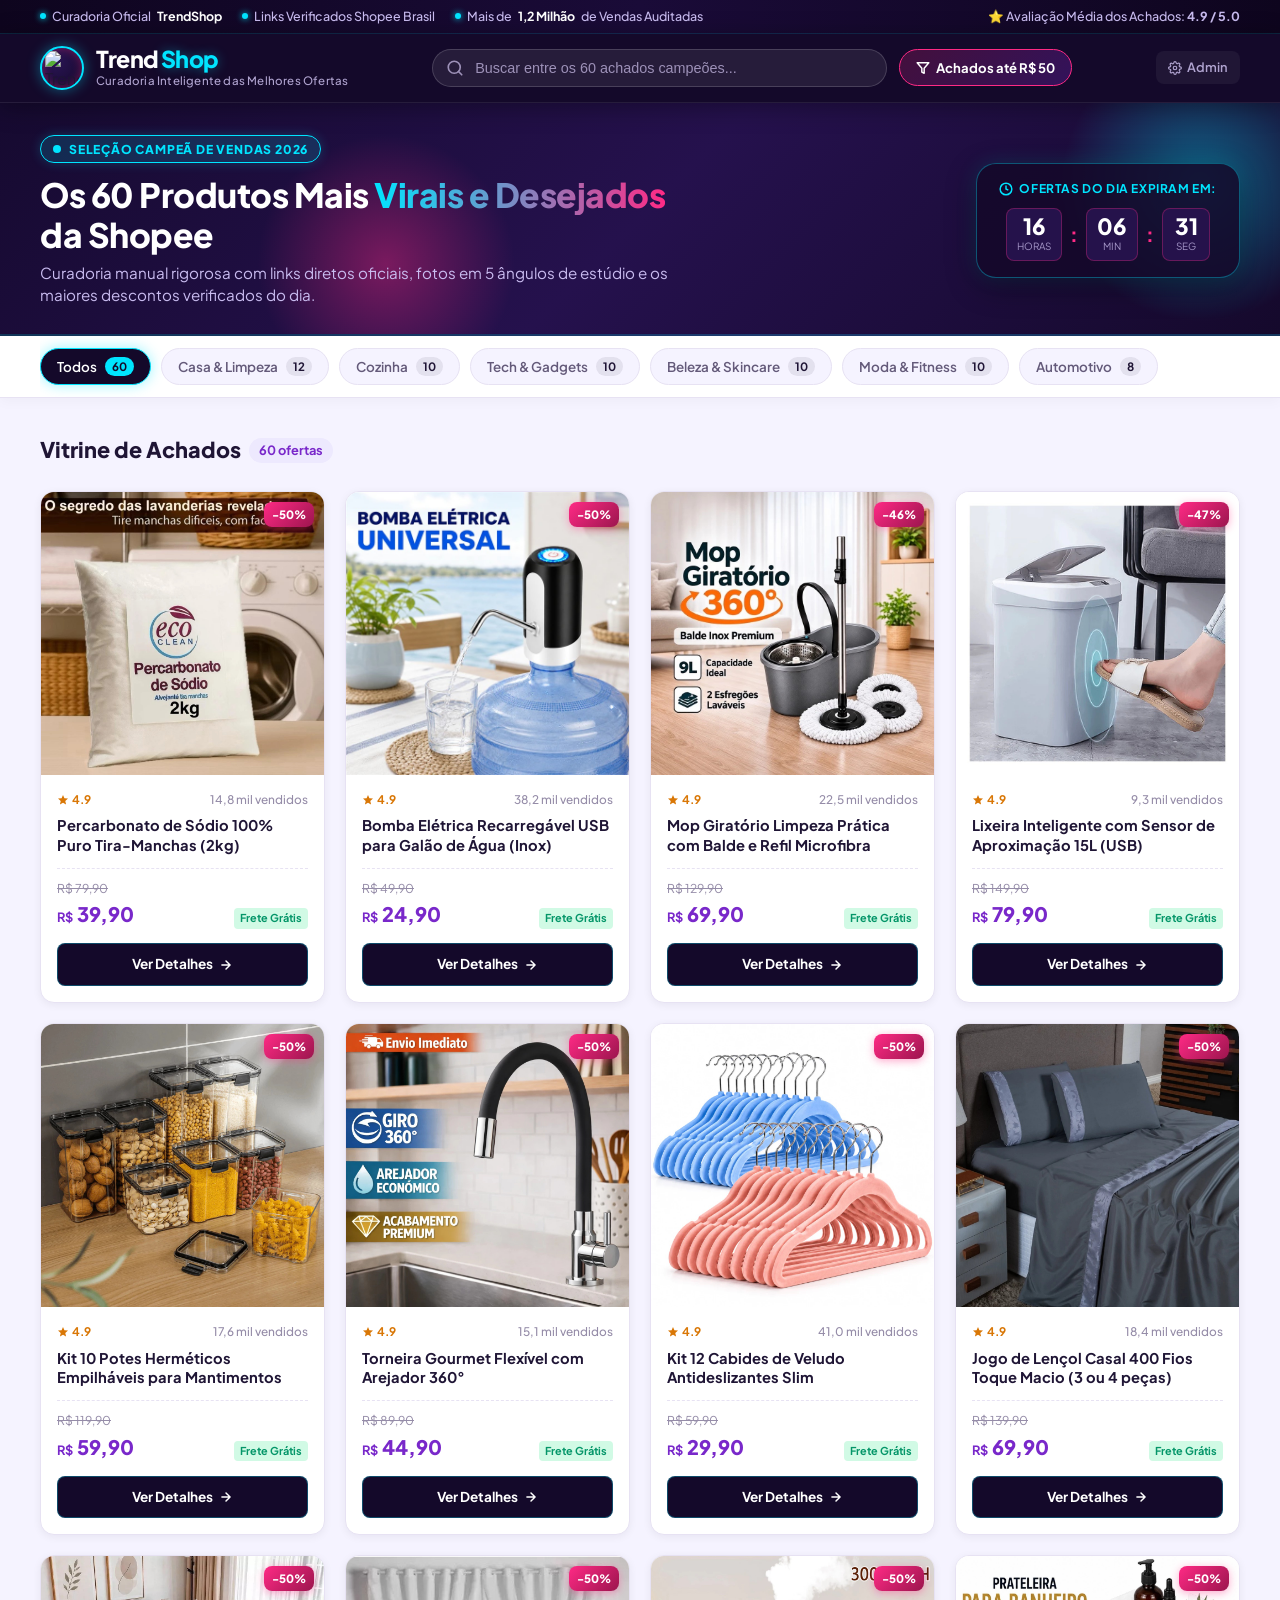
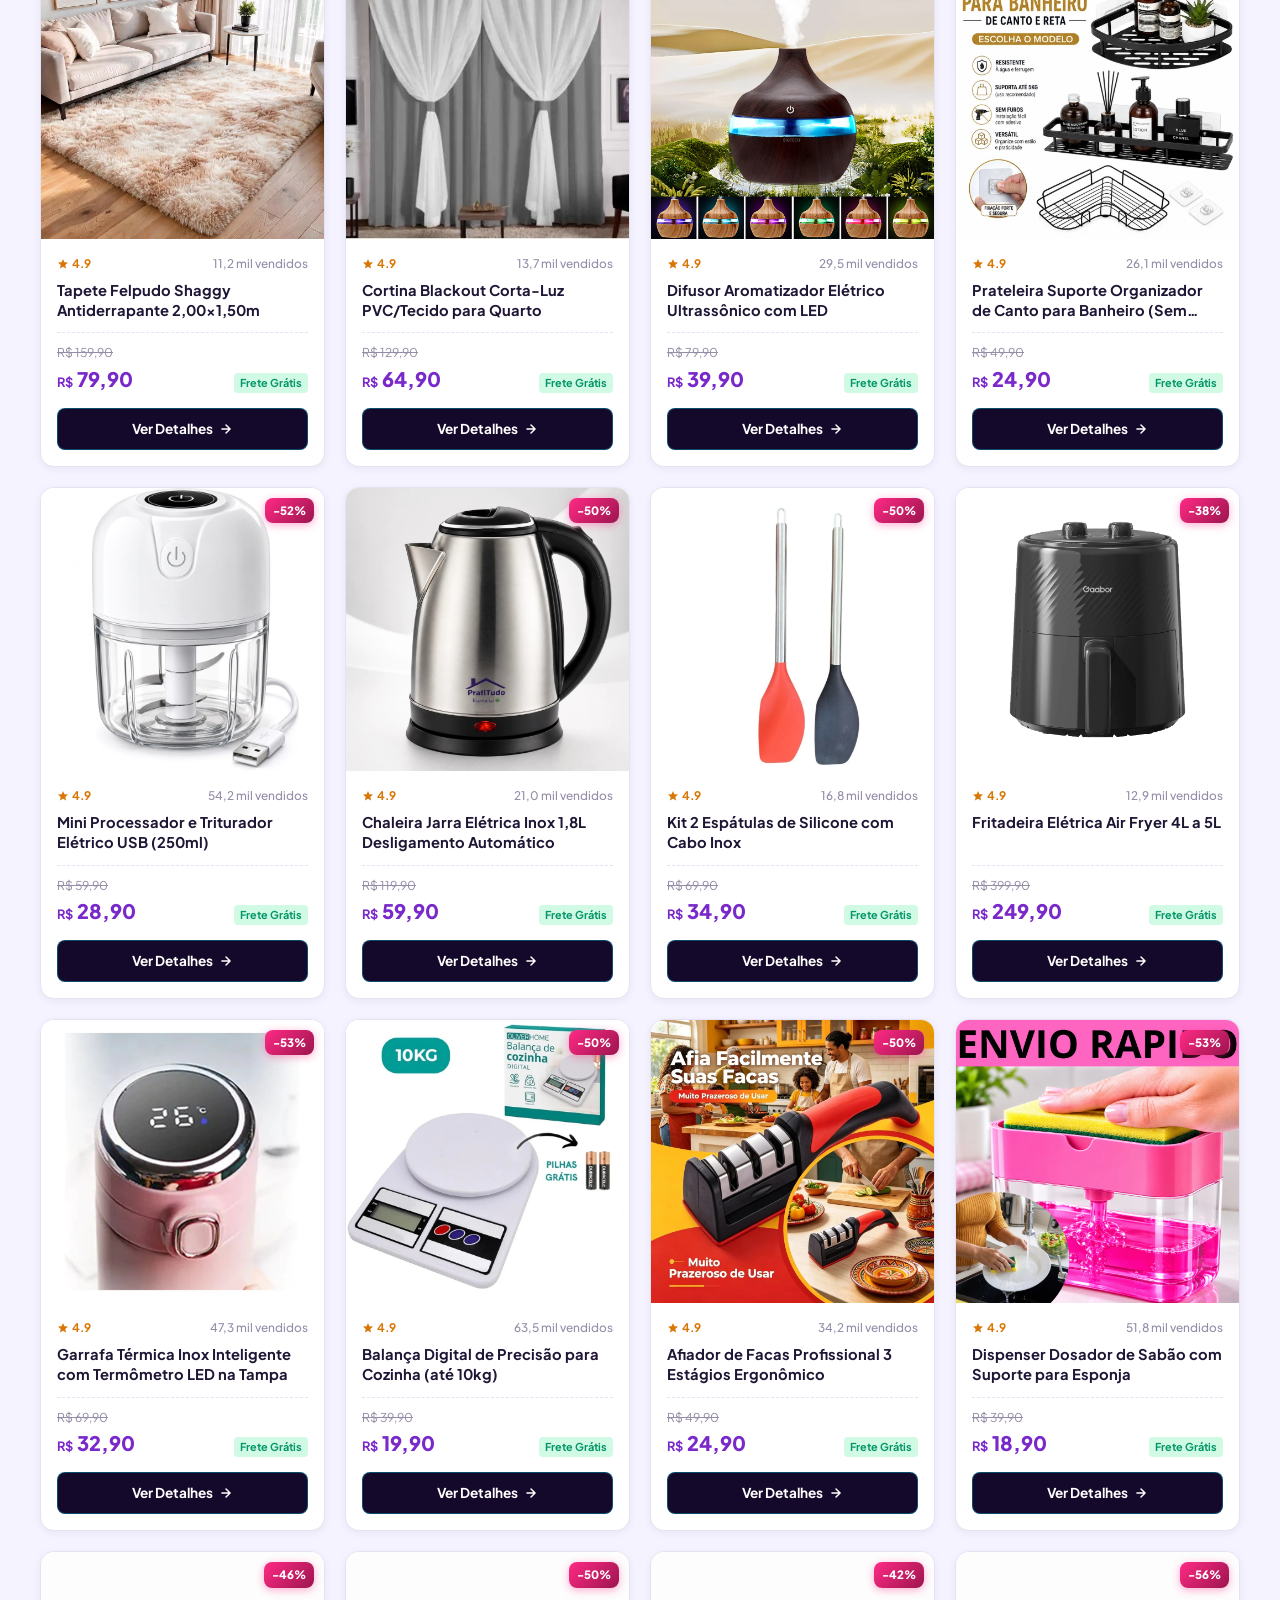
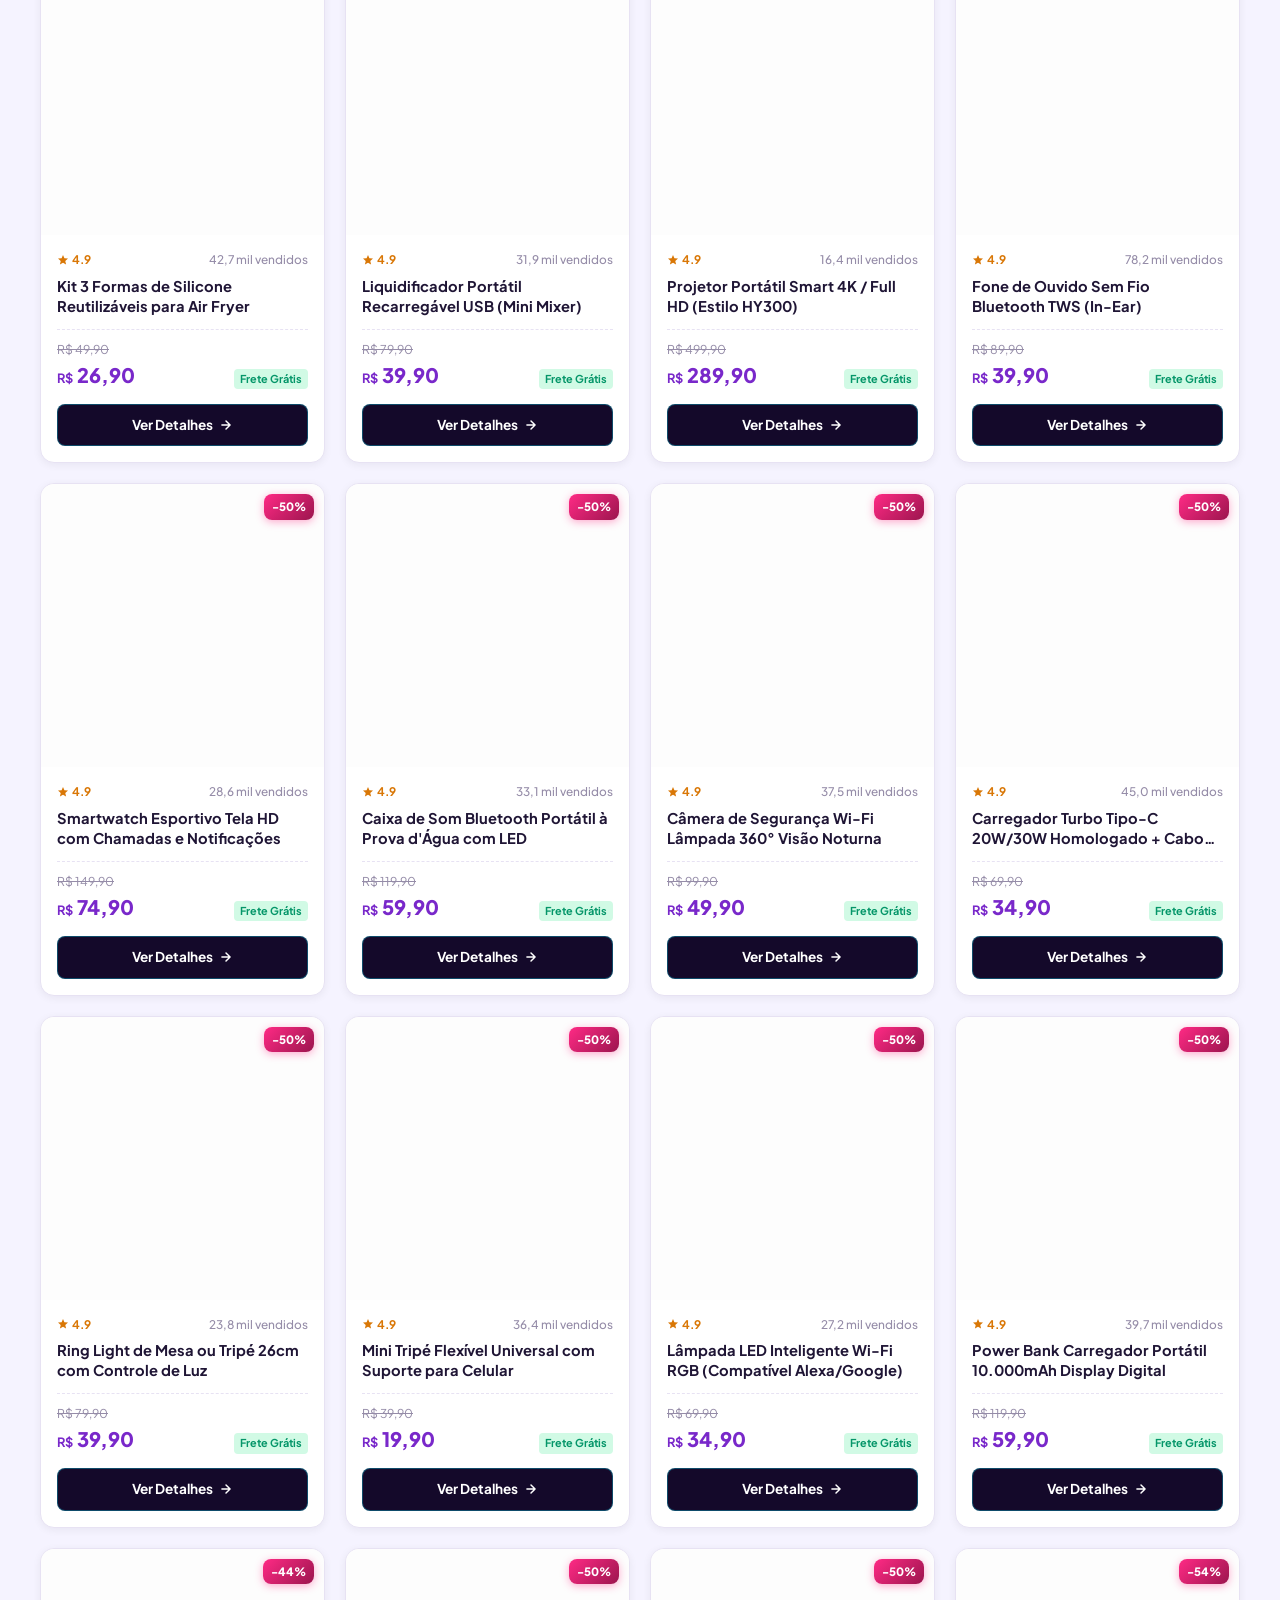
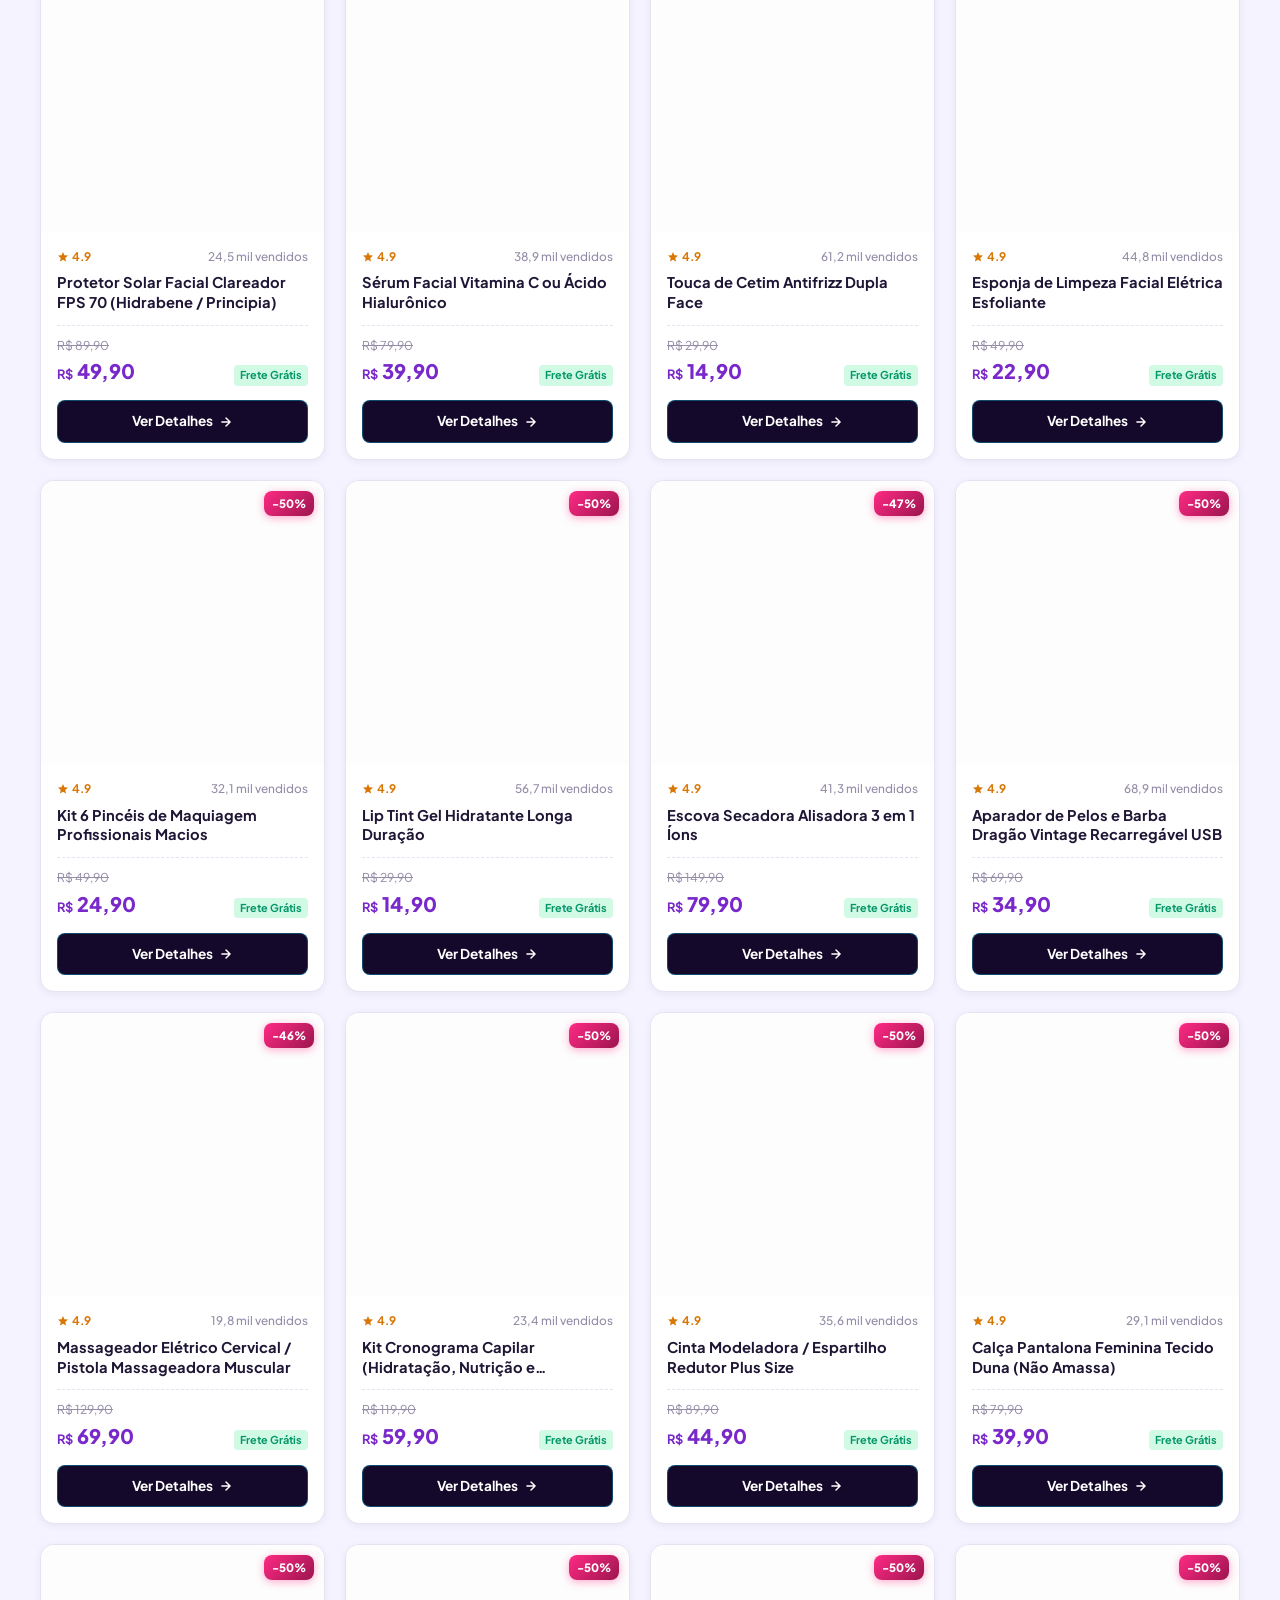
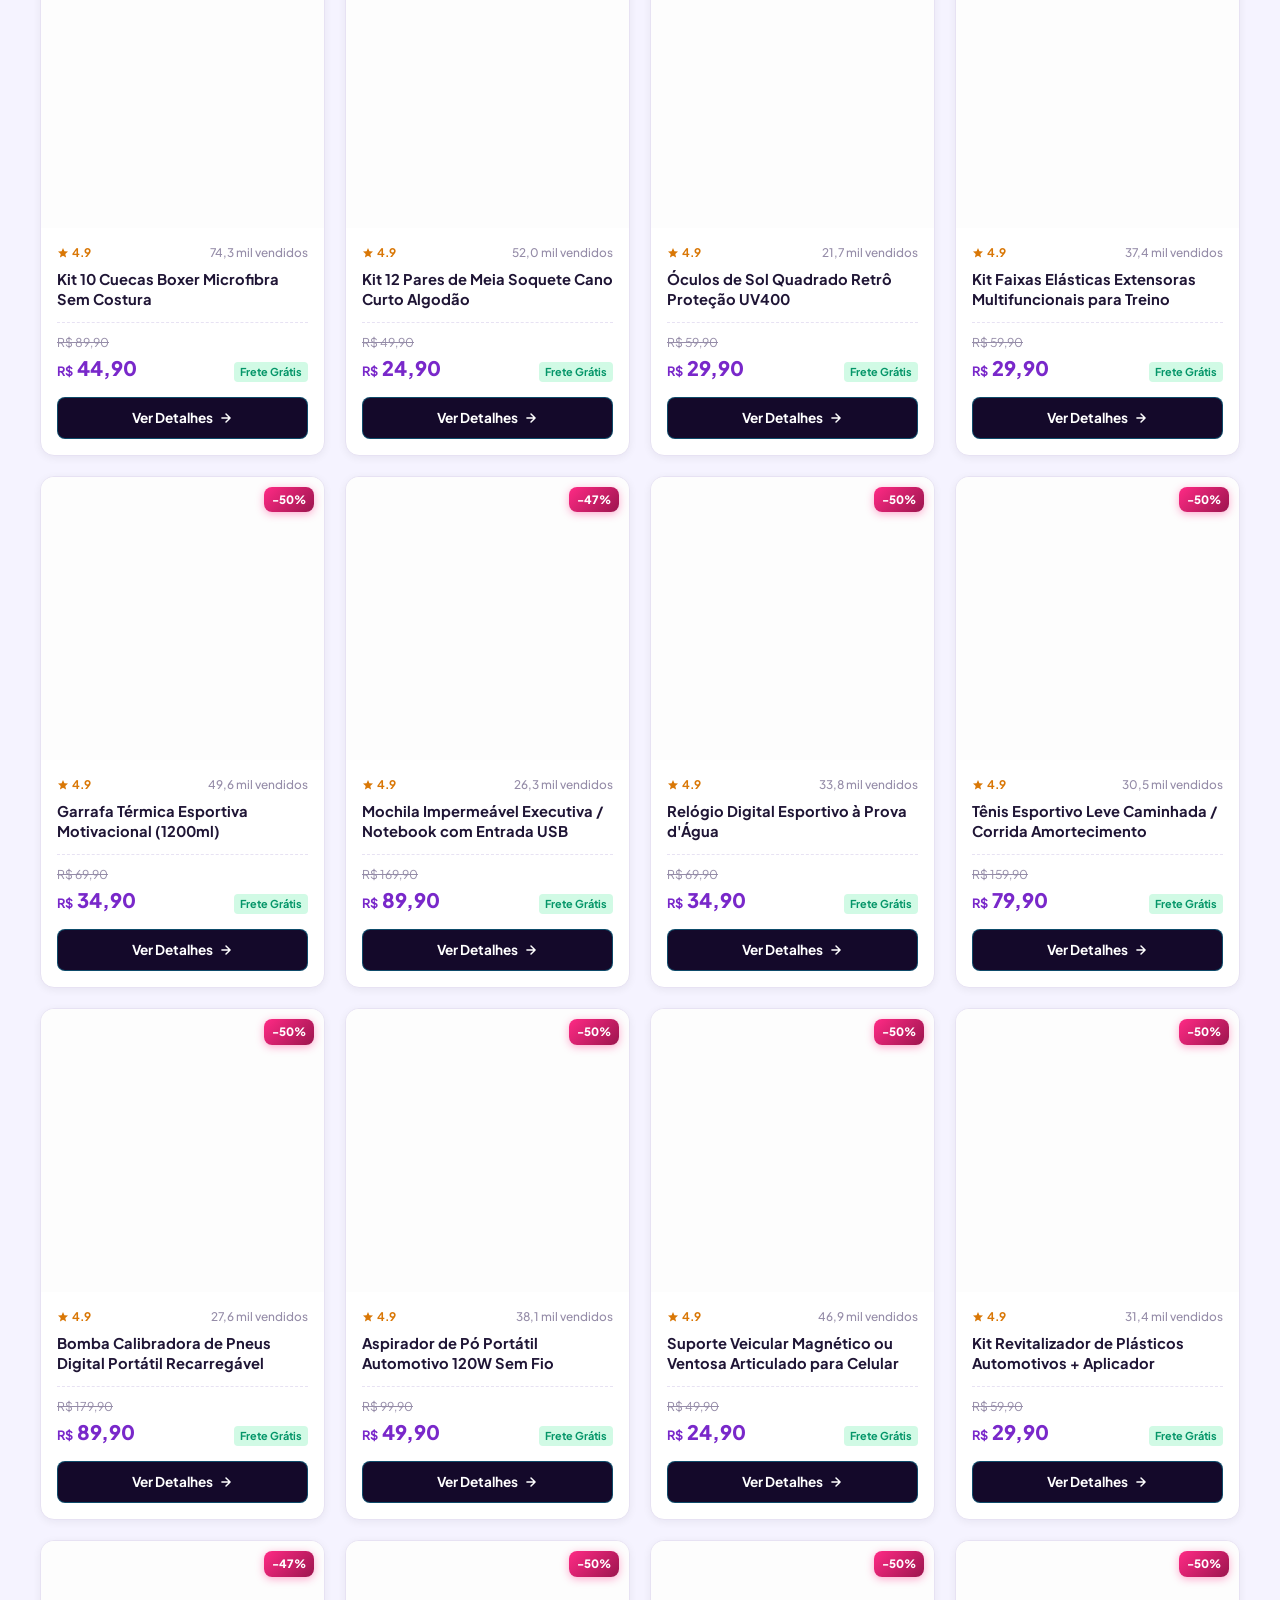
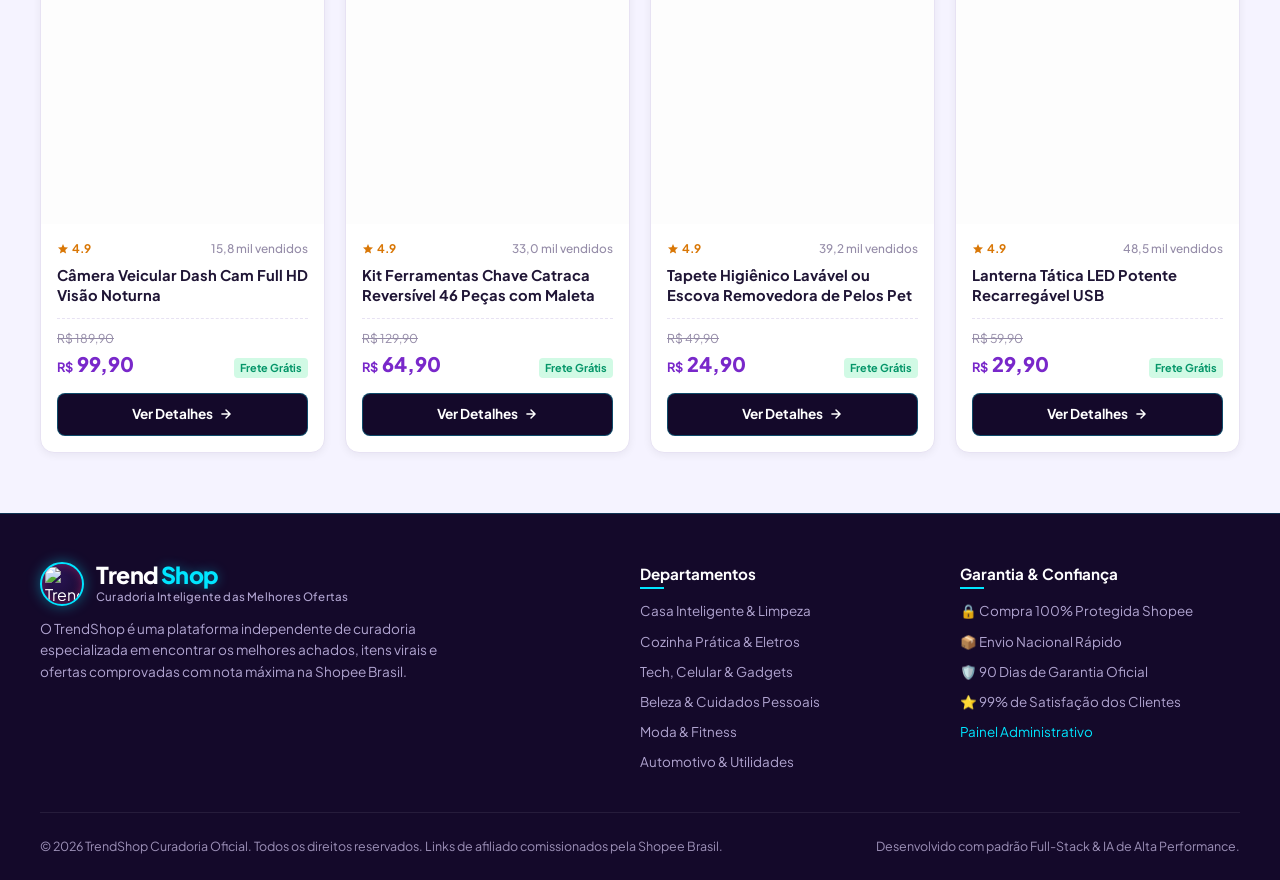
==== index.html @ a7b8e8c3 "Subindo pastas completas assets e data da TrendShop" ====
<!DOCTYPE html>
<html lang="pt-BR">
<head>
  <meta charset="UTF-8">
  <meta name="viewport" content="width=device-width, initial-scale=1.0">
  <title>TrendShop | Curadoria Inteligente das Melhores Ofertas Shopee</title>
  <meta name="description" content="Encontre os 60 produtos mais vendidos, virais e bem avaliados da Shopee com curadoria oficial TrendShop e descontos exclusivos.">
  <link rel="icon" type="image/svg+xml" href="assets/img/logo.svg">
  
  <!-- Fontes Google: Plus Jakarta Sans e Inter -->
  <link rel="preconnect" href="https://fonts.googleapis.com">
  <link rel="preconnect" href="https://fonts.gstatic.com" crossorigin>
  <link href="https://fonts.googleapis.com/css2?family=Plus+Jakarta+Sans:wght@400;500;600;700;800&family=Inter:wght@400;500;600;700&display=swap" rel="stylesheet">
  
  <!-- Estilos Globais -->
  <link rel="stylesheet" href="assets/css/style.css">
</head>
<body>

  <!-- Barra Superior de Confiança -->
  <div class="top-trust-bar">
    <div class="container">
      <div class="trust-badges">
        <span class="trust-item"><span class="dot"></span> Curadoria Oficial <strong>TrendShop</strong></span>
        <span class="trust-item"><span class="dot"></span> Links Verificados Shopee Brasil</span>
        <span class="trust-item"><span class="dot"></span> Mais de <strong>1,2 Milhão</strong> de Vendas Auditadas</span>
      </div>
      <div class="trust-extra">
        <span>⭐ Avaliação Média dos Achados: <strong>4.9 / 5.0</strong></span>
      </div>
    </div>
  </div>

  <!-- Header Fixo -->
  <header class="site-header">
    <div class="container">
      <!-- Marca / Logotipo SVG Neon -->
      <a href="index.html" class="brand-link" title="TrendShop - Home">
        <div class="logo-circle">
          <img src="assets/img/logo.svg" alt="TrendShop Logo" width="34" height="34">
        </div>
        <div class="brand-info">
          <div class="brand-title">Trend<span class="accent-cyan">Shop</span></div>
          <span class="brand-slogan">Curadoria Inteligente das Melhores Ofertas</span>
        </div>
      </a>

      <!-- Ações de Busca e Filtro Rápido -->
      <div class="header-actions">
        <div class="search-wrapper">
          <svg class="search-icon" width="18" height="18" viewBox="0 0 24 24" fill="none" stroke="currentColor" stroke-width="2.2" stroke-linecap="round" stroke-linejoin="round">
            <circle cx="11" cy="11" r="8"></circle>
            <line x1="21" y1="21" x2="16.65" y2="16.65"></line>
          </svg>
          <input type="text" id="searchInput" class="search-input" placeholder="Buscar entre os 60 achados campeões...">
        </div>
        <button id="btnFilterFast" class="btn-filter-fast" title="Filtrar por preço">
          <svg width="14" height="14" viewBox="0 0 24 24" fill="none" stroke="currentColor" stroke-width="2.5" stroke-linecap="round" stroke-linejoin="round">
            <polygon points="22 3 2 3 10 12.46 10 19 14 21 14 12.46 22 3"></polygon>
          </svg>
          <span>Achados até R$ 50</span>
        </button>
      </div>

      <!-- Links Extras -->
      <div class="header-links">
        <a href="admin.html" class="btn-admin-link" title="Acessar Painel do Curador">
          <svg width="14" height="14" viewBox="0 0 24 24" fill="none" stroke="currentColor" stroke-width="2"><path d="M12 15a3 3 0 100-6 3 3 0 000 6z"/><path d="M19.4 15a1.65 1.65 0 00.33 1.82l.06.06a2 2 0 010 2.83 2 2 0 01-2.83 0l-.06-.06a1.65 1.65 0 00-1.82-.33 1.65 1.65 0 00-1 1.51V21a2 2 0 01-2 2 2 2 0 01-2-2v-.09A1.65 1.65 0 009 19.4a1.65 1.65 0 00-1.82.33l-.06.06a2 2 0 01-2.83 0 2 2 0 010-2.83l.06-.06a1.65 1.65 0 00.33-1.82 1.65 1.65 0 00-1.51-1H3a2 2 0 01-2-2 2 2 0 012-2h.09A1.65 1.65 0 004.6 9a1.65 1.65 0 00-.33-1.82l-.06-.06a2 2 0 010-2.83 2 2 0 012.83 0l.06.06a1.65 1.65 0 001.82.33H9a1.65 1.65 0 001-1.51V3a2 2 0 012-2 2 2 0 012 2v.09a1.65 1.65 0 001 1.51 1.65 1.65 0 001.82-.33l.06-.06a2 2 0 012.83 0 2 2 0 010 2.83l-.06.06a1.65 1.65 0 00-.33 1.82V9a1.65 1.65 0 001.51 1H21a2 2 0 012 2 2 2 0 01-2 2h-.09a1.65 1.65 0 00-1.51 1z"/></svg>
          <span>Admin</span>
        </a>
      </div>
    </div>
  </header>

  <!-- Banner Hero Neon Compacto com Cronômetro Diário -->
  <section class="hero-banner">
    <div class="container hero-content">
      <div class="hero-text">
        <div class="hero-badge">
          <span class="pulse-dot"></span>
          <span>Seleção Campeã de Vendas 2026</span>
        </div>
        <h1 class="hero-title">Os 60 Produtos Mais <span>Virais e Desejados</span> da Shopee</h1>
        <p class="hero-subtitle">Curadoria manual rigorosa com links diretos oficiais, fotos em 5 ângulos de estúdio e os maiores descontos verificados do dia.</p>
      </div>

      <!-- Caixa de Cronômetro Regressivo Diário -->
      <div class="hero-timer-box">
        <div class="timer-label">
          <svg width="14" height="14" viewBox="0 0 24 24" fill="none" stroke="currentColor" stroke-width="2.5"><circle cx="12" cy="12" r="10"/><polyline points="12 6 12 12 16 14"/></svg>
          <span>Ofertas do Dia Expiram em:</span>
        </div>
        <div class="countdown-clock">
          <div class="time-slot">
            <span id="timerHours" class="time-number">00</span>
            <span class="time-caption">Horas</span>
          </div>
          <span class="time-divider">:</span>
          <div class="time-slot">
            <span id="timerMinutes" class="time-number">00</span>
            <span class="time-caption">Min</span>
          </div>
          <span class="time-divider">:</span>
          <div class="time-slot">
            <span id="timerSeconds" class="time-number">00</span>
            <span class="time-caption">Seg</span>
          </div>
        </div>
      </div>
    </div>
  </section>

  <!-- Abas Roláveis de Departamentos -->
  <nav class="dept-nav-section">
    <div class="container">
      <div id="deptTabs" class="dept-tabs-scroll">
        <!-- Renderizado dinamicamente pelo main.js com contadores -->
      </div>
    </div>
  </nav>

  <!-- Vitrine Principal -->
  <main class="catalog-section">
    <div class="container">
      <!-- Barra do Cabeçalho da Vitrine -->
      <div class="catalog-header-bar">
        <div class="catalog-title-group">
          <h2>Vitrine de Achados <span id="catalogCountBadge" class="catalog-count-badge">Carregando...</span></h2>
        </div>
        <div id="activeFilterNotice" class="catalog-active-filter-tag"></div>
      </div>

      <!-- Grid Responsivo (4 colunas desktop, 2 colunas mobile) -->
      <div id="productsGrid" class="products-grid">
        <!-- 60 cards injetados dinamicamente via JS -->
      </div>
    </div>
  </main>

  <!-- Rodapé Global -->
  <footer class="site-footer">
    <div class="container">
      <div class="footer-top-grid">
        <div class="footer-brand-bio">
          <a href="index.html" class="brand-link" style="margin-bottom: 12px;">
            <div class="logo-circle">
              <img src="assets/img/logo.svg" alt="TrendShop Logo" width="34" height="34">
            </div>
            <div class="brand-info">
              <div class="brand-title">Trend<span class="accent-cyan">Shop</span></div>
              <span class="brand-slogan">Curadoria Inteligente das Melhores Ofertas</span>
            </div>
          </a>
          <p>O TrendShop é uma plataforma independente de curadoria especializada em encontrar os melhores achados, itens virais e ofertas comprovadas com nota máxima na Shopee Brasil.</p>
        </div>

        <div class="footer-col">
          <h4>Departamentos</h4>
          <ul class="footer-nav-list">
            <li><a href="index.html?depto=Casa%20%26%20Limpeza">Casa Inteligente & Limpeza</a></li>
            <li><a href="index.html?depto=Cozinha">Cozinha Prática & Eletros</a></li>
            <li><a href="index.html?depto=Tech%20%26%20Gadgets">Tech, Celular & Gadgets</a></li>
            <li><a href="index.html?depto=Beleza%20%26%20Skincare">Beleza & Cuidados Pessoais</a></li>
            <li><a href="index.html?depto=Moda%20%26%20Fitness">Moda & Fitness</a></li>
            <li><a href="index.html?depto=Automotivo">Automotivo & Utilidades</a></li>
          </ul>
        </div>

        <div class="footer-col">
          <h4>Garantia & Confiança</h4>
          <ul class="footer-nav-list">
            <li>🔒 Compra 100% Protegida Shopee</li>
            <li>📦 Envio Nacional Rápido</li>
            <li>🛡️ 90 Dias de Garantia Oficial</li>
            <li>⭐ 99% de Satisfação dos Clientes</li>
            <li><a href="admin.html" style="color: var(--neon-cyan);">Painel Administrativo</a></li>
          </ul>
        </div>
      </div>

      <div class="footer-bottom-copy">
        <div>© 2026 TrendShop Curadoria Oficial. Todos os direitos reservados. Links de afiliado comissionados pela Shopee Brasil.</div>
        <div>Desenvolvido com padrão Full-Stack & IA de Alta Performance.</div>
      </div>
    </div>
  </footer>

  <!-- Scripts -->
  <script src="assets/js/main.js"></script>
</body>
</html>
---- assets/css/style.css ----
/* ==========================================================================
   TRENDSHOP - SISTEMA DE DESIGN & ESTILOS PRINCIPAIS
   Paleta: Roxo Noturno (#14092A), Ciano (#00E5FF), Magenta (#FF2A85), Lavanda (#F5F3FF)
   ========================================================================== */

:root {
  --bg-dark: #14092A;
  --bg-dark-surface: #1E0F3D;
  --bg-dark-card: #26144D;
  --bg-light: #F5F3FF;
  --bg-white: #FFFFFF;
  --text-primary: #1F1535;
  --text-secondary: #645A7A;
  --text-muted: #958CA8;
  --text-white: #FFFFFF;
  
  --neon-cyan: #00E5FF;
  --neon-cyan-glow: rgba(0, 229, 255, 0.4);
  --neon-cyan-soft: rgba(0, 229, 255, 0.12);
  
  --neon-magenta: #FF2A85;
  --neon-magenta-glow: rgba(255, 42, 133, 0.4);
  --neon-magenta-soft: rgba(255, 42, 133, 0.12);
  
  --brand-purple: #7928CA;
  --accent-gold: #FFB800;
  --accent-green: #00E676;
  
  --border-light: #E7E2F3;
  --border-neon: rgba(0, 229, 255, 0.3);
  
  --shadow-sm: 0 2px 8px rgba(20, 9, 42, 0.06);
  --shadow-md: 0 6px 18px rgba(20, 9, 42, 0.08);
  --shadow-lg: 0 12px 32px rgba(20, 9, 42, 0.12);
  --shadow-neon: 0 0 20px rgba(0, 229, 255, 0.35);
  --shadow-magenta: 0 0 20px rgba(255, 42, 133, 0.35);
  
  --radius-sm: 8px;
  --radius-md: 14px;
  --radius-lg: 20px;
  --radius-full: 9999px;
  
  --transition: all 0.25s cubic-bezier(0.2, 0.8, 0.2, 1);
  --font-family: 'Plus Jakarta Sans', -apple-system, BlinkMacSystemFont, 'Segoe UI', Roboto, sans-serif;
}

/* Reset Global */
*, *::before, *::after {
  box-sizing: border-box;
  margin: 0;
  padding: 0;
}

body {
  font-family: var(--font-family);
  background-color: var(--bg-light);
  color: var(--text-primary);
  line-height: 1.5;
  -webkit-font-smoothing: antialiased;
  min-height: 100vh;
  display: flex;
  flex-direction: column;
}

img {
  max-width: 100%;
  height: auto;
  display: block;
}

a {
  color: inherit;
  text-decoration: none;
}

button {
  font-family: inherit;
  cursor: pointer;
  border: none;
  background: none;
}

.container {
  width: 100%;
  max-width: 1240px;
  margin: 0 auto;
  padding: 0 20px;
}

/* Barra Superior de Confiança */
.top-trust-bar {
  background: linear-gradient(90deg, #0e051e 0%, #1a0b38 50%, #0e051e 100%);
  color: #c9bcf0;
  font-size: 0.78rem;
  font-weight: 500;
  padding: 7px 0;
  border-bottom: 1px solid rgba(0, 229, 255, 0.15);
}

.top-trust-bar .container {
  display: flex;
  align-items: center;
  justify-content: space-between;
}

.trust-badges {
  display: flex;
  align-items: center;
  gap: 20px;
}

.trust-item {
  display: inline-flex;
  align-items: center;
  gap: 6px;
}

.trust-item .dot {
  width: 6px;
  height: 6px;
  background: var(--neon-cyan);
  border-radius: 50%;
  box-shadow: 0 0 6px var(--neon-cyan);
}

.trust-item strong {
  color: #ffffff;
}

/* Header Fixo */
.site-header {
  position: sticky;
  top: 0;
  z-index: 1000;
  background-color: var(--bg-dark);
  border-bottom: 1px solid rgba(255, 255, 255, 0.08);
  box-shadow: 0 4px 24px rgba(0, 0, 0, 0.35);
  backdrop-filter: blur(12px);
}

.site-header .container {
  display: flex;
  align-items: center;
  justify-content: space-between;
  padding-top: 12px;
  padding-bottom: 12px;
  gap: 20px;
}

/* Logo TrendShop */
.brand-link {
  display: flex;
  align-items: center;
  gap: 12px;
  text-decoration: none;
  flex-shrink: 0;
}

.logo-circle {
  width: 44px;
  height: 44px;
  border-radius: 50%;
  background: radial-gradient(circle at 30% 30%, #2b1556, #14092a);
  border: 2px solid var(--neon-cyan);
  box-shadow: 0 0 14px var(--neon-cyan-glow), inset 0 0 10px rgba(255, 42, 133, 0.4);
  display: flex;
  align-items: center;
  justify-content: center;
  position: relative;
  overflow: hidden;
  transition: var(--transition);
}

.brand-link:hover .logo-circle {
  transform: rotate(6deg) scale(1.05);
  box-shadow: 0 0 20px var(--neon-magenta-glow), inset 0 0 14px rgba(0, 229, 255, 0.6);
  border-color: var(--neon-magenta);
}

.brand-info {
  display: flex;
  flex-direction: column;
}

.brand-title {
  font-size: 1.45rem;
  font-weight: 800;
  letter-spacing: -0.5px;
  color: var(--text-white);
  line-height: 1.1;
  display: flex;
  align-items: center;
  gap: 2px;
}

.brand-title .accent-cyan {
  color: var(--neon-cyan);
  text-shadow: 0 0 12px var(--neon-cyan-glow);
}

.brand-title .accent-magenta {
  color: var(--neon-magenta);
  text-shadow: 0 0 12px var(--neon-magenta-glow);
}

.brand-slogan {
  font-size: 0.72rem;
  font-weight: 500;
  color: #b0a4d0;
  letter-spacing: 0.2px;
}

/* Barra de Busca e Filtros */
.header-actions {
  display: flex;
  align-items: center;
  gap: 12px;
  flex-grow: 1;
  max-width: 640px;
}

.search-wrapper {
  position: relative;
  flex-grow: 1;
}

.search-input {
  width: 100%;
  background: rgba(255, 255, 255, 0.08);
  border: 1px solid rgba(255, 255, 255, 0.16);
  border-radius: var(--radius-full);
  padding: 10px 18px 10px 42px;
  font-size: 0.9rem;
  color: #ffffff;
  outline: none;
  transition: var(--transition);
}

.search-input::placeholder {
  color: #9d91b8;
}

.search-input:focus {
  background: rgba(255, 255, 255, 0.12);
  border-color: var(--neon-cyan);
  box-shadow: 0 0 14px var(--neon-cyan-glow);
}

.search-icon {
  position: absolute;
  left: 14px;
  top: 50%;
  transform: translateY(-50%);
  color: #9d91b8;
  pointer-events: none;
}

.btn-filter-fast {
  background: linear-gradient(135deg, rgba(255, 42, 133, 0.2), rgba(121, 40, 202, 0.3));
  border: 1px solid var(--neon-magenta);
  color: #ffffff;
  font-size: 0.82rem;
  font-weight: 700;
  padding: 9px 16px;
  border-radius: var(--radius-full);
  display: inline-flex;
  align-items: center;
  gap: 6px;
  white-space: nowrap;
  transition: var(--transition);
}

.btn-filter-fast:hover, .btn-filter-fast.active {
  background: var(--neon-magenta);
  color: #ffffff;
  box-shadow: 0 0 16px var(--neon-magenta-glow);
  transform: translateY(-1px);
}

.header-links {
  display: flex;
  align-items: center;
  gap: 10px;
}

.btn-admin-link {
  color: #b0a4d0;
  font-size: 0.8rem;
  font-weight: 600;
  padding: 7px 12px;
  border-radius: var(--radius-sm);
  background: rgba(255, 255, 255, 0.05);
  transition: var(--transition);
  display: inline-flex;
  align-items: center;
  gap: 5px;
}

.btn-admin-link:hover {
  color: var(--neon-cyan);
  background: rgba(0, 229, 255, 0.1);
}

/* Banner Hero Neon */
.hero-banner {
  background: linear-gradient(135deg, #160a30 0%, #25114d 50%, #15092c 100%);
  border-bottom: 2px solid rgba(0, 229, 255, 0.2);
  color: #ffffff;
  padding: 32px 0 28px;
  position: relative;
  overflow: hidden;
}

.hero-banner::before {
  content: '';
  position: absolute;
  top: -60px;
  right: -60px;
  width: 280px;
  height: 280px;
  background: radial-gradient(circle, var(--neon-cyan-glow) 0%, transparent 70%);
  pointer-events: none;
}

.hero-banner::after {
  content: '';
  position: absolute;
  bottom: -60px;
  left: 20%;
  width: 260px;
  height: 260px;
  background: radial-gradient(circle, var(--neon-magenta-glow) 0%, transparent 70%);
  pointer-events: none;
}

.hero-content {
  position: relative;
  z-index: 2;
  display: flex;
  align-items: center;
  justify-content: space-between;
  flex-wrap: wrap;
  gap: 24px;
}

.hero-text {
  max-width: 650px;
}

.hero-badge {
  display: inline-flex;
  align-items: center;
  gap: 8px;
  background: rgba(0, 229, 255, 0.15);
  border: 1px solid var(--neon-cyan);
  color: var(--neon-cyan);
  font-size: 0.76rem;
  font-weight: 800;
  letter-spacing: 0.8px;
  text-transform: uppercase;
  padding: 4px 12px;
  border-radius: var(--radius-full);
  margin-bottom: 12px;
  box-shadow: 0 0 12px rgba(0, 229, 255, 0.2);
}

.hero-badge .pulse-dot {
  width: 8px;
  height: 8px;
  background: var(--neon-cyan);
  border-radius: 50%;
  animation: pulse-dot 1.5s infinite;
}

@keyframes pulse-dot {
  0% { transform: scale(0.95); box-shadow: 0 0 0 0 rgba(0, 229, 255, 0.7); }
  70% { transform: scale(1.1); box-shadow: 0 0 0 8px rgba(0, 229, 255, 0); }
  100% { transform: scale(0.95); box-shadow: 0 0 0 0 rgba(0, 229, 255, 0); }
}

.hero-title {
  font-size: 2.1rem;
  font-weight: 800;
  line-height: 1.18;
  letter-spacing: -0.5px;
  margin-bottom: 8px;
}

.hero-title span {
  background: linear-gradient(90deg, #00e5ff 0%, #ff2a85 100%);
  -webkit-background-clip: text;
  -webkit-text-fill-color: transparent;
}

.hero-subtitle {
  font-size: 0.95rem;
  color: #c9bcf0;
  line-height: 1.45;
}

/* Cronômetro Hero */
.hero-timer-box {
  background: rgba(20, 9, 42, 0.85);
  border: 1px solid rgba(0, 229, 255, 0.35);
  border-radius: var(--radius-lg);
  padding: 16px 22px;
  display: flex;
  flex-direction: column;
  align-items: center;
  gap: 10px;
  box-shadow: 0 8px 30px rgba(0, 0, 0, 0.4), 0 0 20px rgba(0, 229, 255, 0.15);
}

.timer-label {
  font-size: 0.75rem;
  font-weight: 700;
  text-transform: uppercase;
  letter-spacing: 0.6px;
  color: var(--neon-cyan);
  display: flex;
  align-items: center;
  gap: 6px;
}

.countdown-clock {
  display: flex;
  align-items: center;
  gap: 8px;
}

.time-slot {
  display: flex;
  flex-direction: column;
  align-items: center;
  background: #25124b;
  border: 1px solid rgba(255, 42, 133, 0.3);
  padding: 6px 10px;
  border-radius: var(--radius-sm);
  min-width: 48px;
}

.time-number {
  font-size: 1.4rem;
  font-weight: 800;
  color: #ffffff;
  line-height: 1;
}

.time-caption {
  font-size: 0.62rem;
  color: #a496c7;
  text-transform: uppercase;
  margin-top: 2px;
}

.time-divider {
  font-size: 1.2rem;
  font-weight: 800;
  color: var(--neon-magenta);
}

/* Abas de Departamentos Roláveis */
.dept-nav-section {
  background-color: #ffffff;
  border-bottom: 1px solid var(--border-light);
  position: sticky;
  top: 69px;
  z-index: 900;
  box-shadow: 0 4px 12px rgba(0, 0, 0, 0.03);
}

.dept-tabs-scroll {
  display: flex;
  align-items: center;
  gap: 10px;
  overflow-x: auto;
  padding: 12px 0;
  scrollbar-width: none;
  -ms-overflow-style: none;
}

.dept-tabs-scroll::-webkit-scrollbar {
  display: none;
}

.dept-tab-btn {
  background: var(--bg-light);
  border: 1px solid var(--border-light);
  color: var(--text-secondary);
  font-size: 0.84rem;
  font-weight: 600;
  padding: 8px 16px;
  border-radius: var(--radius-full);
  white-space: nowrap;
  display: inline-flex;
  align-items: center;
  gap: 8px;
  transition: var(--transition);
}

.dept-tab-btn .badge-count {
  background: rgba(20, 9, 42, 0.08);
  color: var(--text-primary);
  font-size: 0.72rem;
  font-weight: 700;
  padding: 2px 7px;
  border-radius: var(--radius-full);
  transition: var(--transition);
}

.dept-tab-btn:hover {
  background: #ede9fe;
  color: var(--text-primary);
  border-color: #c4b5fd;
}

.dept-tab-btn.active {
  background: var(--bg-dark);
  color: #ffffff;
  border-color: var(--neon-cyan);
  box-shadow: 0 0 14px var(--neon-cyan-glow);
}

.dept-tab-btn.active .badge-count {
  background: var(--neon-cyan);
  color: var(--bg-dark);
}

/* Área Principal da Vitrine */
.catalog-section {
  padding: 36px 0 60px;
  flex-grow: 1;
}

.catalog-header-bar {
  display: flex;
  align-items: center;
  justify-content: space-between;
  margin-bottom: 24px;
  flex-wrap: wrap;
  gap: 12px;
}

.catalog-title-group h2 {
  font-size: 1.35rem;
  font-weight: 800;
  color: var(--text-primary);
  display: flex;
  align-items: center;
  gap: 8px;
}

.catalog-count-badge {
  font-size: 0.8rem;
  font-weight: 700;
  color: var(--brand-purple);
  background: #ede9fe;
  padding: 3px 10px;
  border-radius: var(--radius-full);
}

.catalog-active-filter-tag {
  font-size: 0.8rem;
  color: var(--neon-magenta);
  font-weight: 600;
  display: none;
}

/* Grid de Produtos (4 cols desktop, 2 cols mobile) */
.products-grid {
  display: grid;
  grid-template-columns: repeat(4, 1fr);
  gap: 20px;
}

/* Card de Produto */
.product-card {
  background-color: var(--bg-white);
  border-radius: var(--radius-md);
  border: 1px solid var(--border-light);
  overflow: hidden;
  display: flex;
  flex-direction: column;
  transition: var(--transition);
  box-shadow: var(--shadow-sm);
  position: relative;
  text-decoration: none;
  color: inherit;
}

.product-card:hover {
  transform: translateY(-4px);
  box-shadow: 0 12px 28px rgba(20, 9, 42, 0.12);
  border-color: #c4b5fd;
}

/* Destaque VIP / URL ?destaque=XX */
.product-card.is-featured-vip {
  border: 2px solid var(--neon-cyan);
  box-shadow: 0 0 24px var(--neon-cyan-glow), 0 8px 24px rgba(20, 9, 42, 0.15);
  animation: glow-pulse 2s infinite alternate;
}

@keyframes glow-pulse {
  from { border-color: var(--neon-cyan); box-shadow: 0 0 18px var(--neon-cyan-glow); }
  to { border-color: var(--neon-magenta); box-shadow: 0 0 24px var(--neon-magenta-glow); }
}

.card-vip-tag {
  position: absolute;
  top: 10px;
  left: 10px;
  z-index: 10;
  background: linear-gradient(135deg, var(--neon-cyan), var(--neon-magenta));
  color: #ffffff;
  font-size: 0.68rem;
  font-weight: 800;
  text-transform: uppercase;
  letter-spacing: 0.5px;
  padding: 4px 10px;
  border-radius: var(--radius-full);
  box-shadow: 0 2px 10px rgba(0, 0, 0, 0.3);
}

.card-image-wrap {
  position: relative;
  width: 100%;
  padding-top: 100%; /* 1:1 Aspect Ratio */
  background: #fdfdfd;
  overflow: hidden;
}

.card-image-wrap img {
  position: absolute;
  top: 0;
  left: 0;
  width: 100%;
  height: 100%;
  object-fit: cover;
  transition: transform 0.4s ease;
}

.product-card:hover .card-image-wrap img {
  transform: scale(1.05);
}

.card-discount-badge {
  position: absolute;
  top: 10px;
  right: 10px;
  background: linear-gradient(135deg, var(--neon-magenta), #9c154e);
  color: #ffffff;
  font-size: 0.72rem;
  font-weight: 800;
  padding: 4px 8px;
  border-radius: var(--radius-sm);
  box-shadow: 0 2px 8px rgba(255, 42, 133, 0.4);
}

.card-body {
  padding: 16px;
  display: flex;
  flex-direction: column;
  flex-grow: 1;
}

.card-meta-row {
  display: flex;
  align-items: center;
  justify-content: space-between;
  margin-bottom: 8px;
  font-size: 0.74rem;
  color: var(--text-muted);
}

.card-rating {
  display: inline-flex;
  align-items: center;
  gap: 3px;
  color: #d97706;
  font-weight: 700;
}

.card-rating svg {
  fill: currentColor;
}

.card-sales {
  font-weight: 500;
}

.card-title {
  font-size: 0.92rem;
  font-weight: 700;
  color: var(--text-primary);
  line-height: 1.35;
  margin-bottom: 12px;
  display: -webkit-box;
  -webkit-line-clamp: 2;
  -webkit-box-orient: vertical;
  overflow: hidden;
  height: 2.7em;
}

.card-pricing {
  margin-top: auto;
  padding-top: 10px;
  border-top: 1px dashed var(--border-light);
  display: flex;
  flex-direction: column;
  gap: 2px;
}

.card-old-price {
  font-size: 0.76rem;
  color: var(--text-muted);
  text-decoration: line-through;
}

.card-current-price-row {
  display: flex;
  align-items: baseline;
  justify-content: space-between;
}

.card-current-price {
  font-size: 1.25rem;
  font-weight: 800;
  color: var(--brand-purple);
}

.card-current-price small {
  font-size: 0.8rem;
  font-weight: 700;
}

.card-shipping-tag {
  font-size: 0.68rem;
  font-weight: 700;
  color: #059669;
  background: #d1fae5;
  padding: 2px 6px;
  border-radius: 4px;
}

.card-cta-btn {
  margin-top: 14px;
  width: 100%;
  background: var(--bg-dark);
  color: #ffffff;
  font-size: 0.85rem;
  font-weight: 700;
  padding: 10px;
  border-radius: var(--radius-sm);
  display: flex;
  align-items: center;
  justify-content: center;
  gap: 6px;
  transition: var(--transition);
  border: 1px solid rgba(0, 229, 255, 0.3);
}

.product-card:hover .card-cta-btn {
  background: linear-gradient(135deg, #1f0b45, var(--brand-purple));
  border-color: var(--neon-cyan);
  box-shadow: 0 0 14px var(--neon-cyan-glow);
  color: #ffffff;
}

/* ==========================================================================
   PÁGINA INTERNA DO PRODUTO (produto.html)
   ========================================================================== */

.product-page-main {
  padding: 24px 0 60px;
  flex-grow: 1;
}

/* Breadcrumb */
.breadcrumb-nav {
  display: flex;
  align-items: center;
  gap: 8px;
  font-size: 0.82rem;
  color: var(--text-muted);
  margin-bottom: 20px;
  flex-wrap: wrap;
}

.breadcrumb-nav a {
  color: var(--text-secondary);
  transition: var(--transition);
}

.breadcrumb-nav a:hover {
  color: var(--brand-purple);
}

.breadcrumb-separator {
  color: #c4b5fd;
}

.breadcrumb-current {
  color: var(--text-primary);
  font-weight: 600;
  max-width: 320px;
  white-space: nowrap;
  overflow: hidden;
  text-overflow: ellipsis;
}

/* Grid do Produto: Coluna Esquerda (Galeria) x Direita (Compra) */
.product-details-container {
  display: grid;
  grid-template-columns: 500px 1fr;
  gap: 36px;
  background: #ffffff;
  border-radius: var(--radius-lg);
  border: 1px solid var(--border-light);
  padding: 32px;
  box-shadow: var(--shadow-md);
  margin-bottom: 36px;
}

/* Galeria de 5 Imagens */
.gallery-column {
  display: flex;
  flex-direction: column;
  gap: 16px;
}

.main-image-viewer {
  position: relative;
  width: 100%;
  padding-top: 100%;
  background: #fdfdfd;
  border-radius: var(--radius-md);
  border: 1px solid var(--border-light);
  overflow: hidden;
}

.main-image-viewer img {
  position: absolute;
  top: 0;
  left: 0;
  width: 100%;
  height: 100%;
  object-fit: cover;
  transition: transform 0.3s ease;
}

.gallery-nav-arrow {
  position: absolute;
  top: 50%;
  transform: translateY(-50%);
  width: 40px;
  height: 40px;
  background: rgba(20, 9, 42, 0.7);
  color: #ffffff;
  border-radius: 50%;
  display: flex;
  align-items: center;
  justify-content: center;
  cursor: pointer;
  z-index: 10;
  transition: var(--transition);
  border: 1px solid rgba(255, 255, 255, 0.2);
}

.gallery-nav-arrow:hover {
  background: var(--bg-dark);
  border-color: var(--neon-cyan);
  box-shadow: 0 0 12px var(--neon-cyan-glow);
  color: var(--neon-cyan);
}

.gallery-arrow-prev {
  left: 12px;
}

.gallery-arrow-next {
  right: 12px;
}

.angle-badge-caption {
  position: absolute;
  bottom: 12px;
  left: 12px;
  right: 12px;
  background: rgba(20, 9, 42, 0.85);
  backdrop-filter: blur(8px);
  border: 1px solid rgba(0, 229, 255, 0.3);
  color: #ffffff;
  font-size: 0.78rem;
  font-weight: 700;
  padding: 6px 14px;
  border-radius: var(--radius-full);
  display: flex;
  align-items: center;
  justify-content: space-between;
  box-shadow: 0 4px 14px rgba(0, 0, 0, 0.3);
}

.angle-caption-text {
  color: var(--neon-cyan);
}

/* Faixa de Miniaturas */
.thumbnails-strip {
  display: grid;
  grid-template-columns: repeat(5, 1fr);
  gap: 10px;
}

.thumb-item {
  position: relative;
  padding-top: 100%;
  background: #f8f6fc;
  border-radius: var(--radius-sm);
  border: 2px solid transparent;
  cursor: pointer;
  overflow: hidden;
  transition: var(--transition);
}

.thumb-item img {
  position: absolute;
  top: 0;
  left: 0;
  width: 100%;
  height: 100%;
  object-fit: cover;
}

.thumb-item:hover {
  border-color: #c4b5fd;
  transform: translateY(-2px);
}

.thumb-item.active {
  border-color: var(--neon-magenta);
  box-shadow: 0 0 10px var(--neon-magenta-glow);
}

/* Coluna Direita (Compra e Conversão) */
.product-info-column {
  display: flex;
  flex-direction: column;
}

.official-curation-pill {
  display: inline-flex;
  align-items: center;
  gap: 6px;
  background: #f3e8ff;
  border: 1px solid #d8b4fe;
  color: var(--brand-purple);
  font-size: 0.74rem;
  font-weight: 800;
  text-transform: uppercase;
  letter-spacing: 0.5px;
  padding: 4px 12px;
  border-radius: var(--radius-full);
  align-self: flex-start;
  margin-bottom: 12px;
}

.product-detail-title {
  font-size: 1.6rem;
  font-weight: 800;
  color: var(--text-primary);
  line-height: 1.25;
  margin-bottom: 12px;
}

.product-stats-row {
  display: flex;
  align-items: center;
  gap: 16px;
  font-size: 0.85rem;
  padding-bottom: 16px;
  border-bottom: 1px solid var(--border-light);
  margin-bottom: 18px;
}

.stats-rating {
  display: inline-flex;
  align-items: center;
  gap: 4px;
  color: #d97706;
  font-weight: 700;
}

.stats-reviews {
  color: var(--text-muted);
}

.stats-sold {
  color: var(--text-secondary);
  font-weight: 600;
}

/* Faixa Oferta Relâmpago */
.flash-deal-bar {
  background: linear-gradient(135deg, #1f0a38 0%, #3e1259 50%, #17072b 100%);
  border: 1px solid var(--neon-magenta);
  border-radius: var(--radius-md);
  padding: 12px 18px;
  display: flex;
  align-items: center;
  justify-content: space-between;
  margin-bottom: 20px;
  box-shadow: 0 4px 18px rgba(255, 42, 133, 0.2);
}

.flash-deal-badge {
  display: flex;
  align-items: center;
  gap: 8px;
  color: var(--neon-magenta);
  font-size: 0.86rem;
  font-weight: 800;
  letter-spacing: 0.6px;
  text-transform: uppercase;
}

.flash-deal-timer {
  display: flex;
  align-items: center;
  gap: 6px;
  color: #ffffff;
  font-size: 0.8rem;
  font-weight: 700;
}

.flash-timer-digits {
  background: rgba(0, 0, 0, 0.4);
  padding: 4px 8px;
  border-radius: 4px;
  color: var(--neon-cyan);
  font-family: monospace;
  font-size: 0.95rem;
}

/* Bloco de Preços */
.price-display-block {
  background: var(--bg-light);
  border-radius: var(--radius-md);
  padding: 18px;
  margin-bottom: 20px;
  display: flex;
  flex-direction: column;
  gap: 4px;
}

.price-original-line {
  font-size: 0.85rem;
  color: var(--text-muted);
}

.price-original-line span {
  text-decoration: line-through;
}

.price-promotional-line {
  display: flex;
  align-items: baseline;
  gap: 12px;
  flex-wrap: wrap;
}

.price-value-highlight {
  font-size: 2.2rem;
  font-weight: 800;
  color: var(--brand-purple);
  line-height: 1;
}

.price-value-highlight small {
  font-size: 1.2rem;
}

.price-discount-pill {
  background: var(--neon-magenta);
  color: #ffffff;
  font-size: 0.78rem;
  font-weight: 800;
  padding: 4px 10px;
  border-radius: var(--radius-full);
}

/* Selo de Envio e Frete */
.shipping-perks-box {
  display: flex;
  flex-direction: column;
  gap: 10px;
  margin-bottom: 22px;
}

.shipping-perk-item {
  display: flex;
  align-items: center;
  gap: 10px;
  font-size: 0.85rem;
  color: var(--text-secondary);
}

.shipping-perk-item svg {
  color: var(--accent-green);
  flex-shrink: 0;
}

.shipping-perk-item strong {
  color: var(--text-primary);
}

/* Seletor de Quantidade */
.quantity-control-row {
  display: flex;
  align-items: center;
  gap: 16px;
  margin-bottom: 24px;
}

.qty-label {
  font-size: 0.86rem;
  font-weight: 600;
  color: var(--text-secondary);
}

.qty-selector {
  display: inline-flex;
  align-items: center;
  border: 1px solid var(--border-light);
  border-radius: var(--radius-sm);
  background: #ffffff;
}

.qty-btn {
  width: 36px;
  height: 36px;
  display: flex;
  align-items: center;
  justify-content: center;
  font-size: 1.1rem;
  font-weight: 700;
  color: var(--text-secondary);
  transition: var(--transition);
}

.qty-btn:hover {
  background: var(--bg-light);
  color: var(--brand-purple);
}

.qty-number {
  width: 44px;
  text-align: center;
  font-size: 0.95rem;
  font-weight: 700;
  color: var(--text-primary);
}

/* Botões de Ação de Compra */
.cta-actions-group {
  display: flex;
  gap: 12px;
  margin-bottom: 24px;
}

.btn-buy-shopee-now {
  flex-grow: 1;
  background: linear-gradient(135deg, #ff2a85 0%, #ee4d2d 100%);
  color: #ffffff;
  font-size: 1.05rem;
  font-weight: 800;
  padding: 16px 24px;
  border-radius: var(--radius-md);
  display: flex;
  align-items: center;
  justify-content: center;
  gap: 10px;
  box-shadow: 0 8px 24px rgba(238, 77, 45, 0.35);
  transition: var(--transition);
  animation: pulse-buy 2.5s infinite;
}

@keyframes pulse-buy {
  0% { transform: scale(1); box-shadow: 0 8px 24px rgba(238, 77, 45, 0.35); }
  50% { transform: scale(1.02); box-shadow: 0 12px 30px rgba(238, 77, 45, 0.5); }
  100% { transform: scale(1); box-shadow: 0 8px 24px rgba(238, 77, 45, 0.35); }
}

.btn-buy-shopee-now:hover {
  transform: translateY(-2px);
  box-shadow: 0 12px 32px rgba(255, 42, 133, 0.55);
}

.btn-fav-toggle {
  width: 54px;
  height: 54px;
  border-radius: var(--radius-md);
  border: 1px solid var(--border-light);
  background: #ffffff;
  color: var(--text-muted);
  display: flex;
  align-items: center;
  justify-content: center;
  transition: var(--transition);
  flex-shrink: 0;
}

.btn-fav-toggle:hover, .btn-fav-toggle.active {
  color: var(--neon-magenta);
  border-color: var(--neon-magenta);
  background: rgba(255, 42, 133, 0.08);
}

.btn-fav-toggle.active svg {
  fill: currentColor;
}

/* Bloco de Confiança da Loja */
.trust-banner-card {
  background: linear-gradient(135deg, #180a33 0%, #291252 100%);
  border: 1px solid rgba(0, 229, 255, 0.25);
  border-radius: var(--radius-md);
  padding: 16px;
  display: grid;
  grid-template-columns: repeat(3, 1fr);
  gap: 14px;
  margin-top: auto;
}

.trust-feature-col {
  display: flex;
  align-items: center;
  gap: 10px;
}

.trust-feature-icon {
  width: 36px;
  height: 36px;
  border-radius: 50%;
  background: rgba(0, 229, 255, 0.15);
  color: var(--neon-cyan);
  display: flex;
  align-items: center;
  justify-content: center;
  flex-shrink: 0;
}

.trust-feature-text h4 {
  font-size: 0.78rem;
  font-weight: 700;
  color: #ffffff;
}

.trust-feature-text p {
  font-size: 0.68rem;
  color: #c9bcf0;
}

/* Blocos de Conteúdo: Especificações, Benefícios e Avaliações */
.content-sections-wrapper {
  display: flex;
  flex-direction: column;
  gap: 28px;
}

.content-card-box {
  background: #ffffff;
  border-radius: var(--radius-lg);
  border: 1px solid var(--border-light);
  padding: 28px;
  box-shadow: var(--shadow-sm);
}

.content-box-title {
  font-size: 1.25rem;
  font-weight: 800;
  color: var(--text-primary);
  margin-bottom: 20px;
  display: flex;
  align-items: center;
  gap: 10px;
}

.content-box-title .title-bar-accent {
  width: 4px;
  height: 22px;
  background: linear-gradient(to bottom, var(--neon-cyan), var(--neon-magenta));
  border-radius: 2px;
}

/* Tabela de Especificações Técnicas */
.specs-table {
  width: 100%;
  border-collapse: collapse;
}

.specs-table tr {
  border-bottom: 1px solid #f1edfa;
}

.specs-table tr:last-child {
  border-bottom: none;
}

.specs-table td {
  padding: 12px 14px;
  font-size: 0.88rem;
}

.specs-table td.spec-key {
  color: var(--text-secondary);
  font-weight: 600;
  width: 35%;
  background: #faf8ff;
}

.specs-table td.spec-val {
  color: var(--text-primary);
  font-weight: 500;
}

/* Lista de Benefícios Práticos */
.benefits-bullets-list {
  display: flex;
  flex-direction: column;
  gap: 14px;
}

.benefit-bullet-item {
  display: flex;
  align-items: flex-start;
  gap: 12px;
  font-size: 0.95rem;
  color: var(--text-primary);
  line-height: 1.5;
}

.benefit-bullet-icon {
  width: 24px;
  height: 24px;
  border-radius: 50%;
  background: #ede9fe;
  color: var(--brand-purple);
  display: flex;
  align-items: center;
  justify-content: center;
  flex-shrink: 0;
  margin-top: 2px;
}

/* Avaliações de Compradores */
.reviews-summary-row {
  display: flex;
  align-items: center;
  gap: 32px;
  padding-bottom: 24px;
  border-bottom: 1px solid var(--border-light);
  margin-bottom: 24px;
  flex-wrap: wrap;
}

.reviews-score-big {
  display: flex;
  flex-direction: column;
  align-items: center;
  background: #faf8ff;
  padding: 16px 24px;
  border-radius: var(--radius-md);
  border: 1px solid #e9e3f7;
}

.score-num {
  font-size: 2.5rem;
  font-weight: 800;
  color: var(--text-primary);
  line-height: 1;
}

.score-stars {
  color: #d97706;
  margin: 6px 0 4px;
}

.score-total-txt {
  font-size: 0.74rem;
  color: var(--text-muted);
}

.reviews-filter-pills {
  display: flex;
  align-items: center;
  gap: 8px;
  flex-wrap: wrap;
}

.review-filter-pill {
  background: var(--bg-light);
  border: 1px solid var(--border-light);
  padding: 6px 14px;
  border-radius: var(--radius-full);
  font-size: 0.8rem;
  font-weight: 600;
  color: var(--text-secondary);
  transition: var(--transition);
}

.review-filter-pill:hover, .review-filter-pill.active {
  background: var(--bg-dark);
  color: #ffffff;
  border-color: var(--neon-cyan);
}

.reviews-cards-list {
  display: flex;
  flex-direction: column;
  gap: 16px;
}

.review-customer-card {
  padding: 16px;
  background: #faf8ff;
  border-radius: var(--radius-md);
  border: 1px solid #ece7f8;
  display: flex;
  flex-direction: column;
  gap: 8px;
}

.review-card-header {
  display: flex;
  align-items: center;
  justify-content: space-between;
}

.reviewer-profile {
  display: flex;
  align-items: center;
  gap: 10px;
}

.reviewer-avatar {
  width: 34px;
  height: 34px;
  border-radius: 50%;
  background: linear-gradient(135deg, #c4b5fd, #8b5cf6);
  color: #ffffff;
  font-size: 0.8rem;
  font-weight: 700;
  display: flex;
  align-items: center;
  justify-content: center;
}

.reviewer-name {
  font-size: 0.86rem;
  font-weight: 700;
  color: var(--text-primary);
}

.review-date {
  font-size: 0.74rem;
  color: var(--text-muted);
}

.review-stars-row {
  color: #d97706;
  font-size: 0.85rem;
}

.review-comment-text {
  font-size: 0.88rem;
  color: var(--text-primary);
  line-height: 1.45;
}

/* Produtos Relacionados */
.related-products-box {
  margin-top: 10px;
}

/* ==========================================================================
   PAINEL ADMIN LOCAL (admin.html)
   ========================================================================== */

.admin-login-overlay {
  position: fixed;
  inset: 0;
  background: rgba(20, 9, 42, 0.95);
  backdrop-filter: blur(12px);
  display: flex;
  align-items: center;
  justify-content: center;
  z-index: 9999;
  padding: 20px;
}

.login-modal-card {
  background: #1c0e3a;
  border: 1px solid var(--neon-cyan);
  box-shadow: 0 0 30px var(--neon-cyan-glow);
  border-radius: var(--radius-lg);
  padding: 36px;
  width: 100%;
  max-width: 420px;
  color: #ffffff;
  text-align: center;
}

.login-modal-card h2 {
  font-size: 1.5rem;
  margin-bottom: 8px;
}

.login-modal-card p {
  font-size: 0.85rem;
  color: #b0a4d0;
  margin-bottom: 24px;
}

.login-form-group {
  margin-bottom: 20px;
  text-align: left;
}

.login-form-group label {
  font-size: 0.8rem;
  color: #c9bcf0;
  margin-bottom: 6px;
  display: block;
}

.login-input {
  width: 100%;
  background: rgba(255, 255, 255, 0.08);
  border: 1px solid rgba(255, 255, 255, 0.2);
  border-radius: var(--radius-sm);
  padding: 12px 16px;
  font-size: 0.95rem;
  color: #ffffff;
  outline: none;
}

.login-input:focus {
  border-color: var(--neon-cyan);
  box-shadow: 0 0 12px var(--neon-cyan-glow);
}

.btn-login-submit {
  width: 100%;
  background: linear-gradient(135deg, var(--neon-cyan), #00b4d8);
  color: #14092a;
  font-weight: 800;
  font-size: 0.95rem;
  padding: 13px;
  border-radius: var(--radius-sm);
  transition: var(--transition);
}

.btn-login-submit:hover {
  transform: translateY(-2px);
  box-shadow: 0 0 18px var(--neon-cyan-glow);
}

.admin-header-toolbar {
  display: flex;
  align-items: center;
  justify-content: space-between;
  margin-bottom: 28px;
  flex-wrap: wrap;
  gap: 16px;
}

.admin-toolbar-actions {
  display: flex;
  align-items: center;
  gap: 12px;
}

.btn-admin-action {
  background: var(--bg-dark);
  color: #ffffff;
  border: 1px solid rgba(0, 229, 255, 0.4);
  padding: 10px 18px;
  border-radius: var(--radius-sm);
  font-size: 0.85rem;
  font-weight: 700;
  display: inline-flex;
  align-items: center;
  gap: 8px;
  transition: var(--transition);
}

.btn-admin-action:hover {
  border-color: var(--neon-cyan);
  box-shadow: 0 0 14px var(--neon-cyan-glow);
}

.btn-admin-action.btn-download {
  background: linear-gradient(135deg, #059669, #10b981);
  border: none;
}

.admin-table-container {
  background: #ffffff;
  border-radius: var(--radius-lg);
  border: 1px solid var(--border-light);
  overflow-x: auto;
  box-shadow: var(--shadow-sm);
}

.admin-table {
  width: 100%;
  border-collapse: collapse;
  text-align: left;
  font-size: 0.86rem;
}

.admin-table th {
  background: #faf8ff;
  color: var(--text-secondary);
  font-weight: 700;
  padding: 14px 16px;
  border-bottom: 1px solid var(--border-light);
}

.admin-table td {
  padding: 14px 16px;
  border-bottom: 1px solid #f1edfa;
  vertical-align: middle;
}

.admin-table tr:hover td {
  background: #fdfaff;
}

.admin-img-thumb {
  width: 48px;
  height: 48px;
  border-radius: var(--radius-sm);
  object-fit: cover;
  border: 1px solid var(--border-light);
}

/* Rodapé Global */
.site-footer {
  background: var(--bg-dark);
  color: #ffffff;
  border-top: 1px solid rgba(0, 229, 255, 0.2);
  padding: 48px 0 24px;
  margin-top: auto;
}

.footer-top-grid {
  display: grid;
  grid-template-columns: 2fr 1fr 1fr;
  gap: 40px;
  margin-bottom: 40px;
}

.footer-brand-bio p {
  color: #b0a4d0;
  font-size: 0.85rem;
  margin-top: 12px;
  line-height: 1.6;
  max-width: 420px;
}

.footer-col h4 {
  font-size: 0.95rem;
  font-weight: 700;
  color: #ffffff;
  margin-bottom: 16px;
  position: relative;
  display: inline-block;
}

.footer-col h4::after {
  content: '';
  position: absolute;
  left: 0;
  bottom: -4px;
  width: 24px;
  height: 2px;
  background: var(--neon-cyan);
}

.footer-nav-list {
  list-style: none;
  display: flex;
  flex-direction: column;
  gap: 10px;
  font-size: 0.84rem;
  color: #b0a4d0;
}

.footer-nav-list a:hover {
  color: var(--neon-cyan);
}

.footer-bottom-copy {
  border-top: 1px solid rgba(255, 255, 255, 0.08);
  padding-top: 24px;
  display: flex;
  align-items: center;
  justify-content: space-between;
  font-size: 0.78rem;
  color: #9d91b8;
  flex-wrap: wrap;
  gap: 12px;
}

/* Responsividade Mobile-First / Media Queries */
@media (max-width: 1024px) {
  .product-details-container {
    grid-template-columns: 420px 1fr;
    gap: 24px;
    padding: 24px;
  }
  
  .products-grid {
    grid-template-columns: repeat(3, 1fr);
  }
}

@media (max-width: 768px) {
  .top-trust-bar {
    display: none;
  }
  
  .site-header .container {
    flex-wrap: wrap;
    gap: 12px;
  }
  
  .header-actions {
    order: 3;
    max-width: 100%;
    width: 100%;
  }
  
  .hero-banner {
    padding: 24px 0 20px;
  }
  
  .hero-title {
    font-size: 1.55rem;
  }
  
  .hero-content {
    flex-direction: column;
    align-items: stretch;
  }
  
  .hero-timer-box {
    width: 100%;
  }
  
  .dept-nav-section {
    top: 110px;
  }
  
  .products-grid {
    grid-template-columns: repeat(2, 1fr);
    gap: 12px;
  }
  
  .product-card {
    border-radius: var(--radius-sm);
  }
  
  .card-body {
    padding: 10px;
  }
  
  .card-title {
    font-size: 0.82rem;
    height: 2.5em;
    margin-bottom: 8px;
  }
  
  .card-current-price {
    font-size: 1.05rem;
  }
  
  .card-cta-btn {
    padding: 7px;
    font-size: 0.78rem;
    margin-top: 8px;
  }
  
  .product-details-container {
    grid-template-columns: 1fr;
    padding: 16px;
    gap: 20px;
  }
  
  .trust-banner-card {
    grid-template-columns: 1fr;
  }
  
  .footer-top-grid {
    grid-template-columns: 1fr;
    gap: 28px;
  }
  
  .footer-bottom-copy {
    flex-direction: column;
    text-align: center;
  }
}
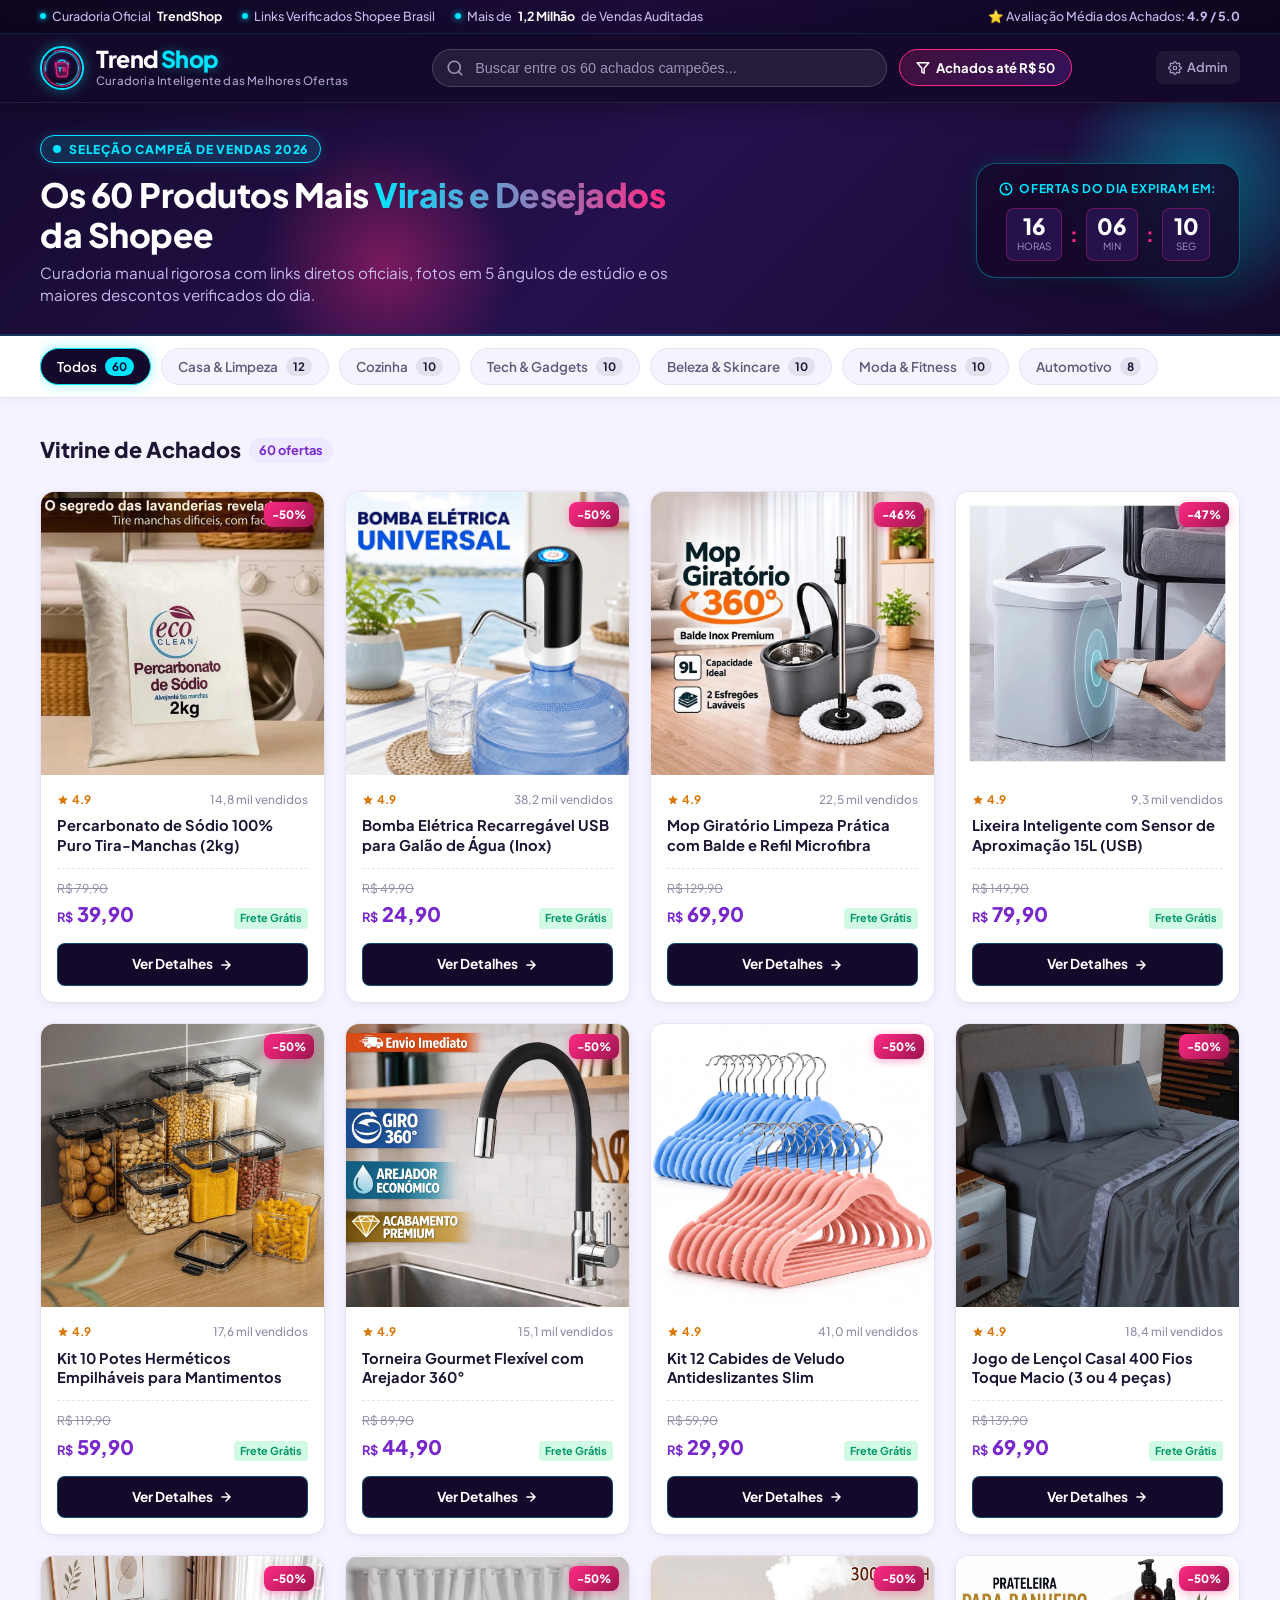
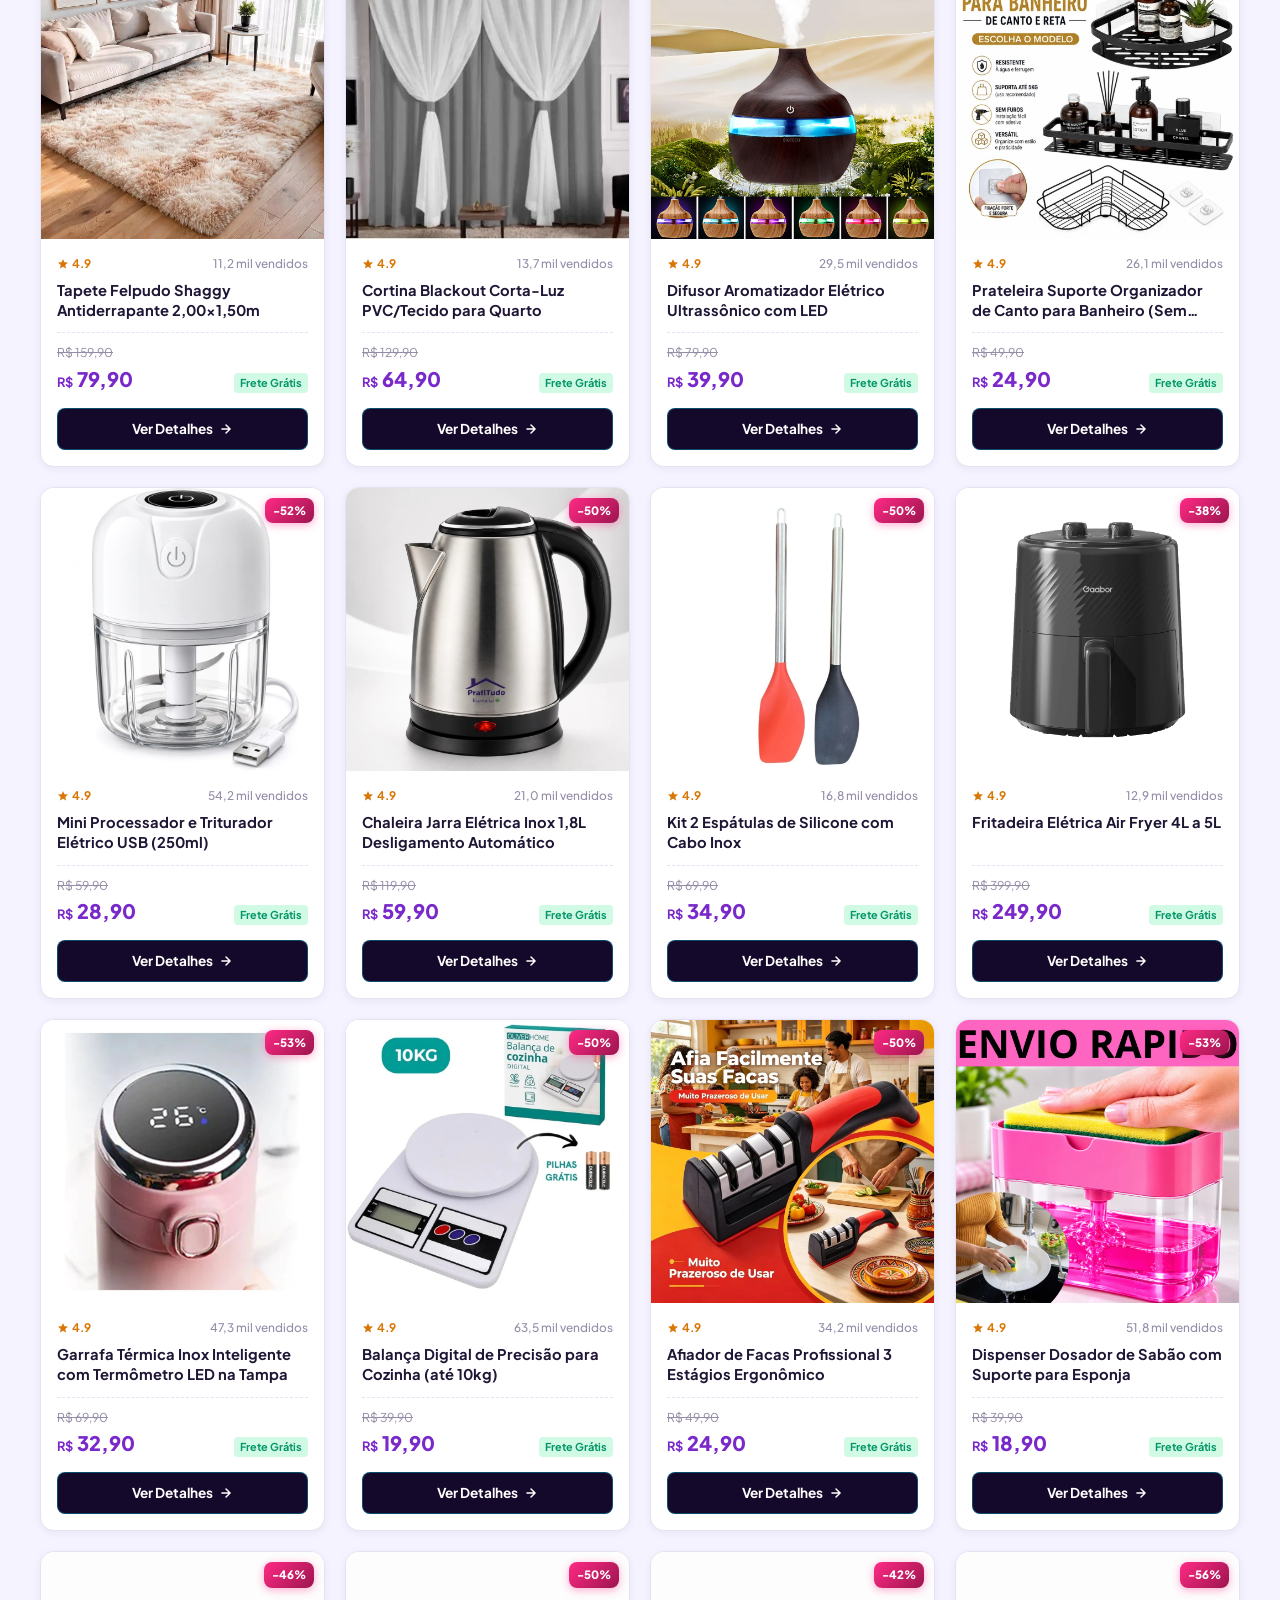
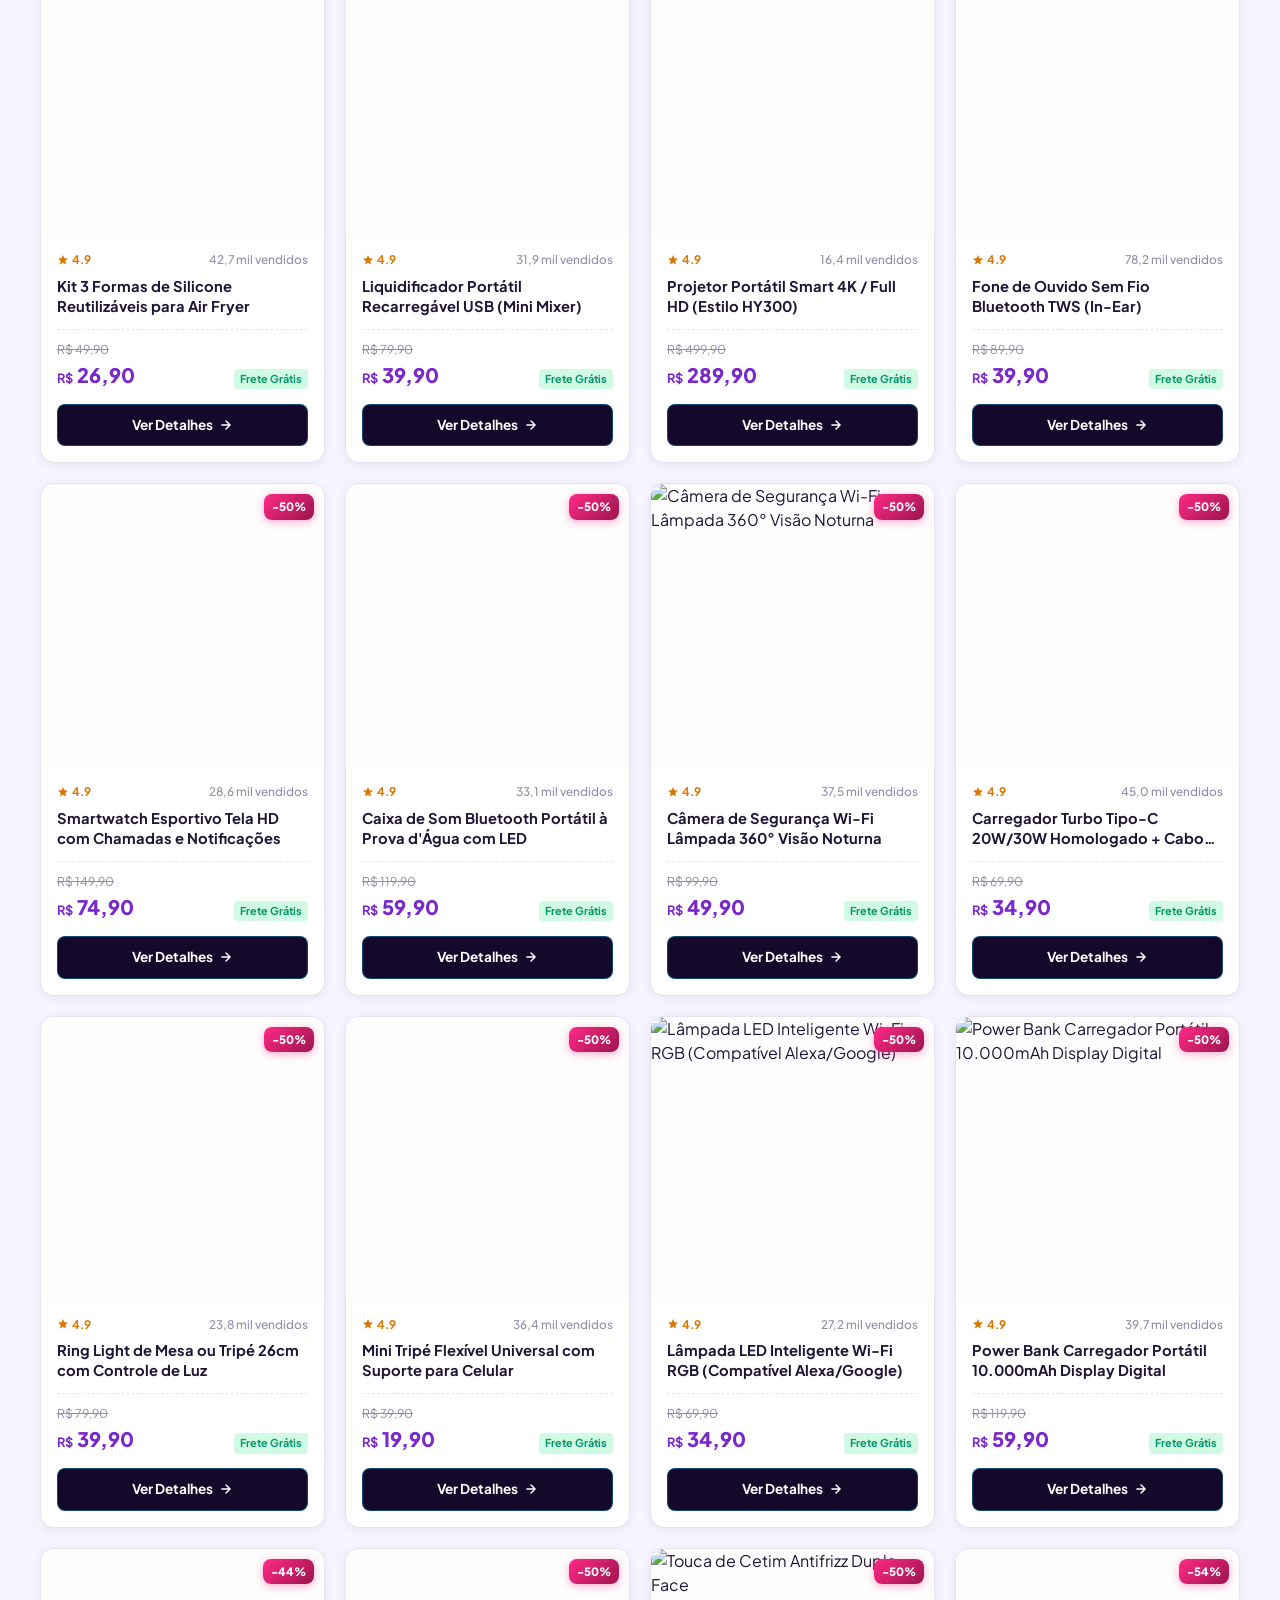
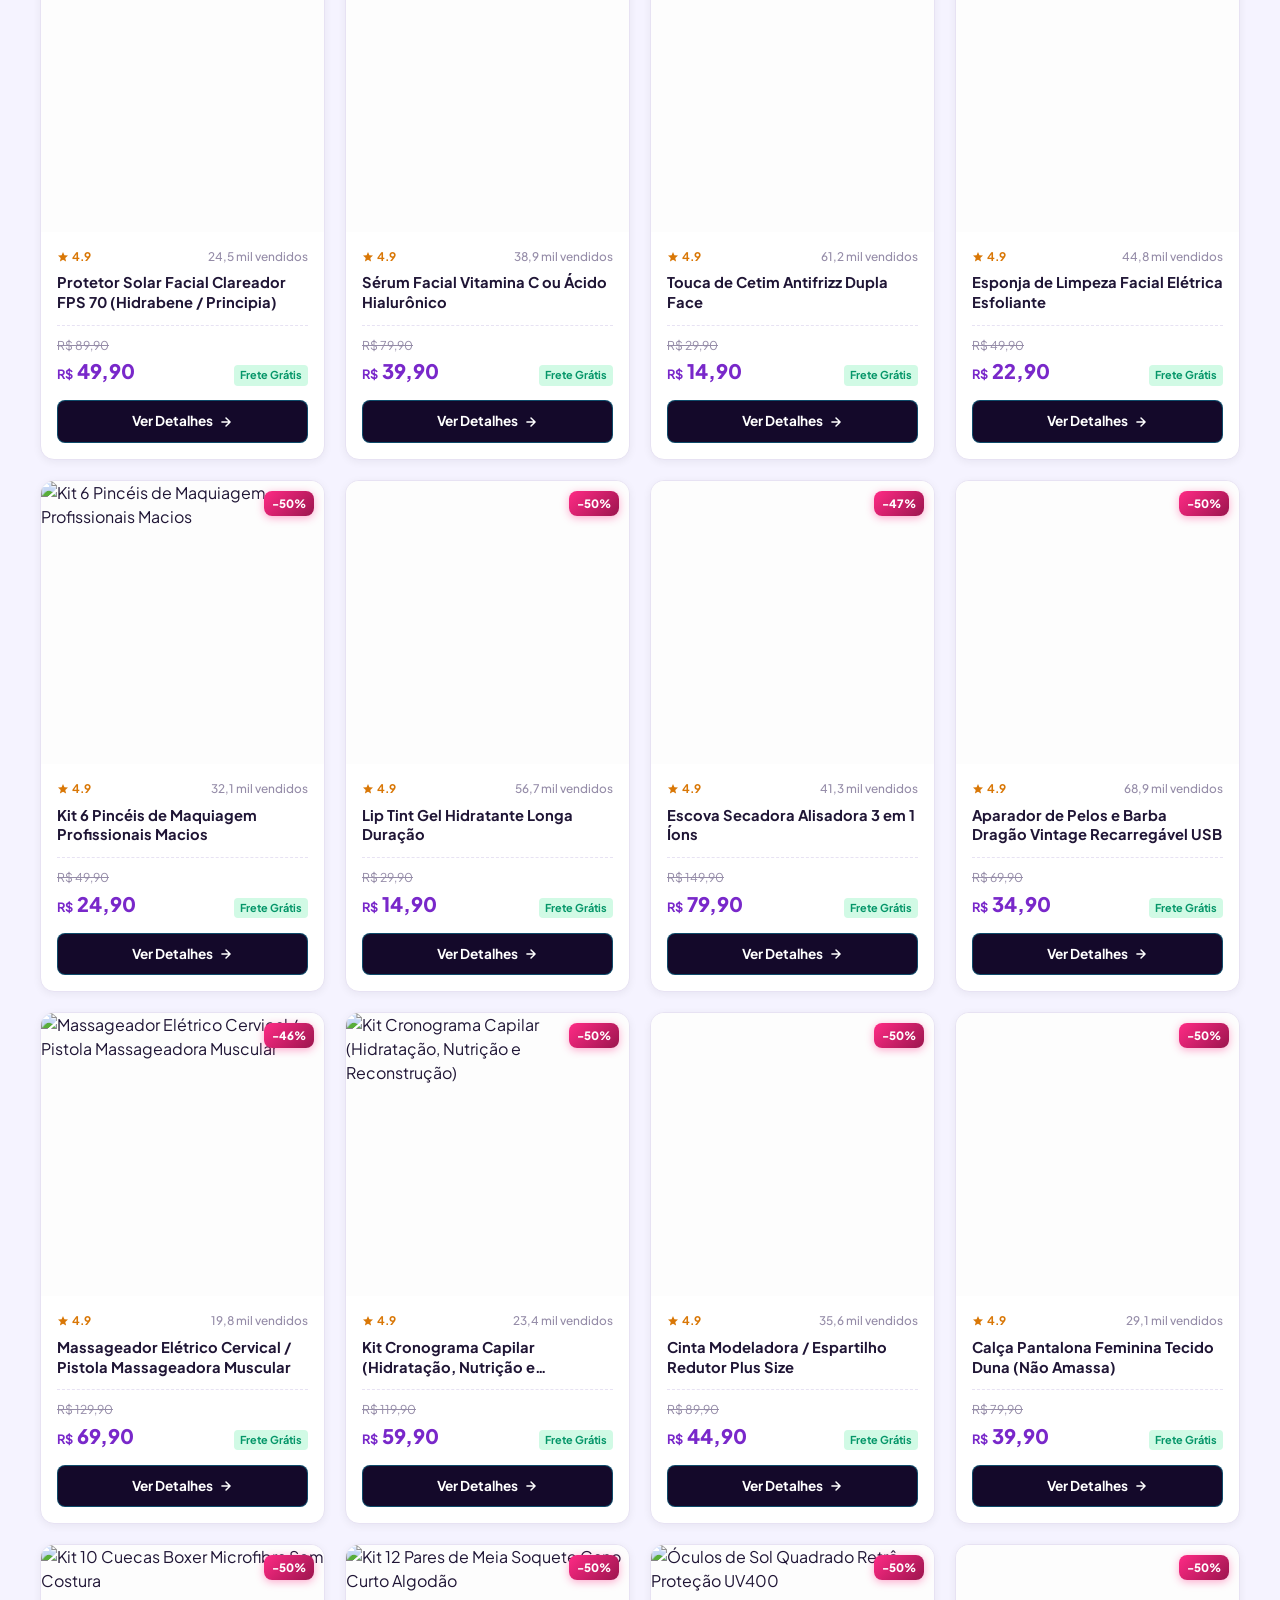
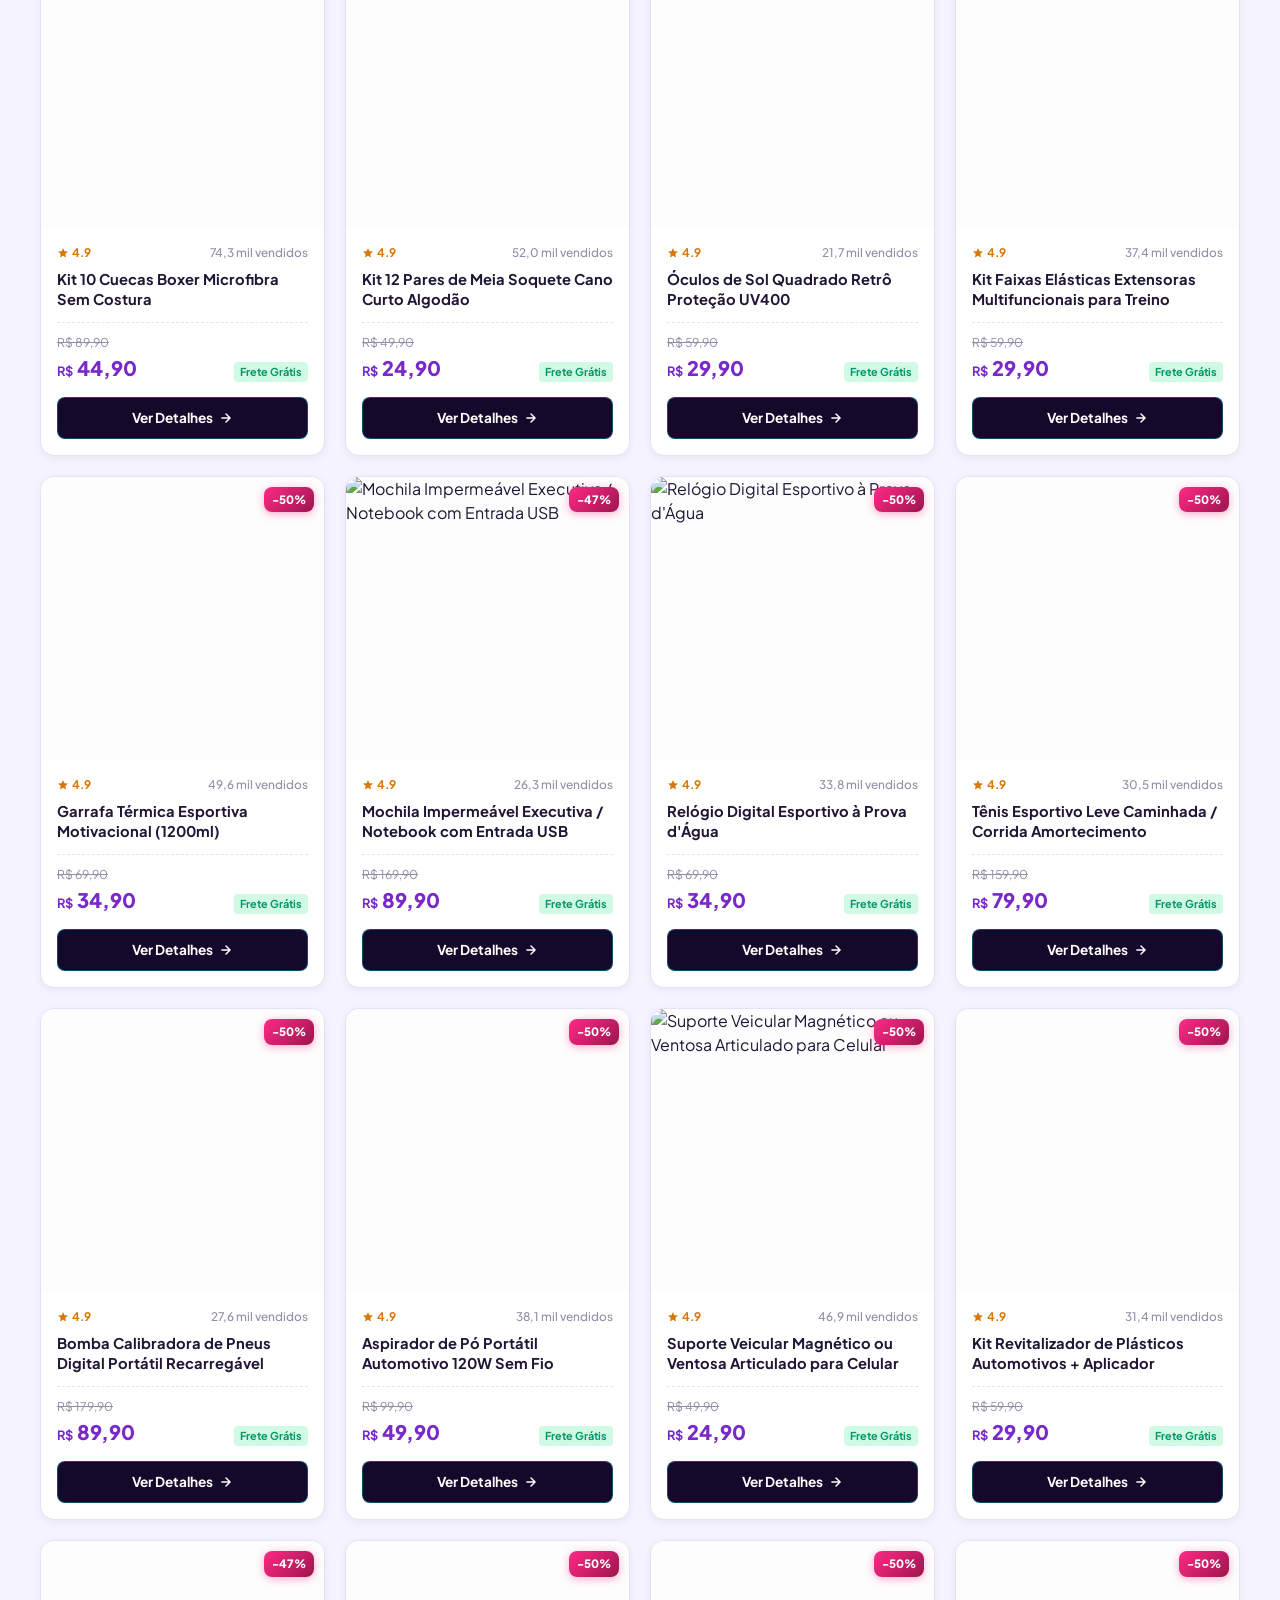
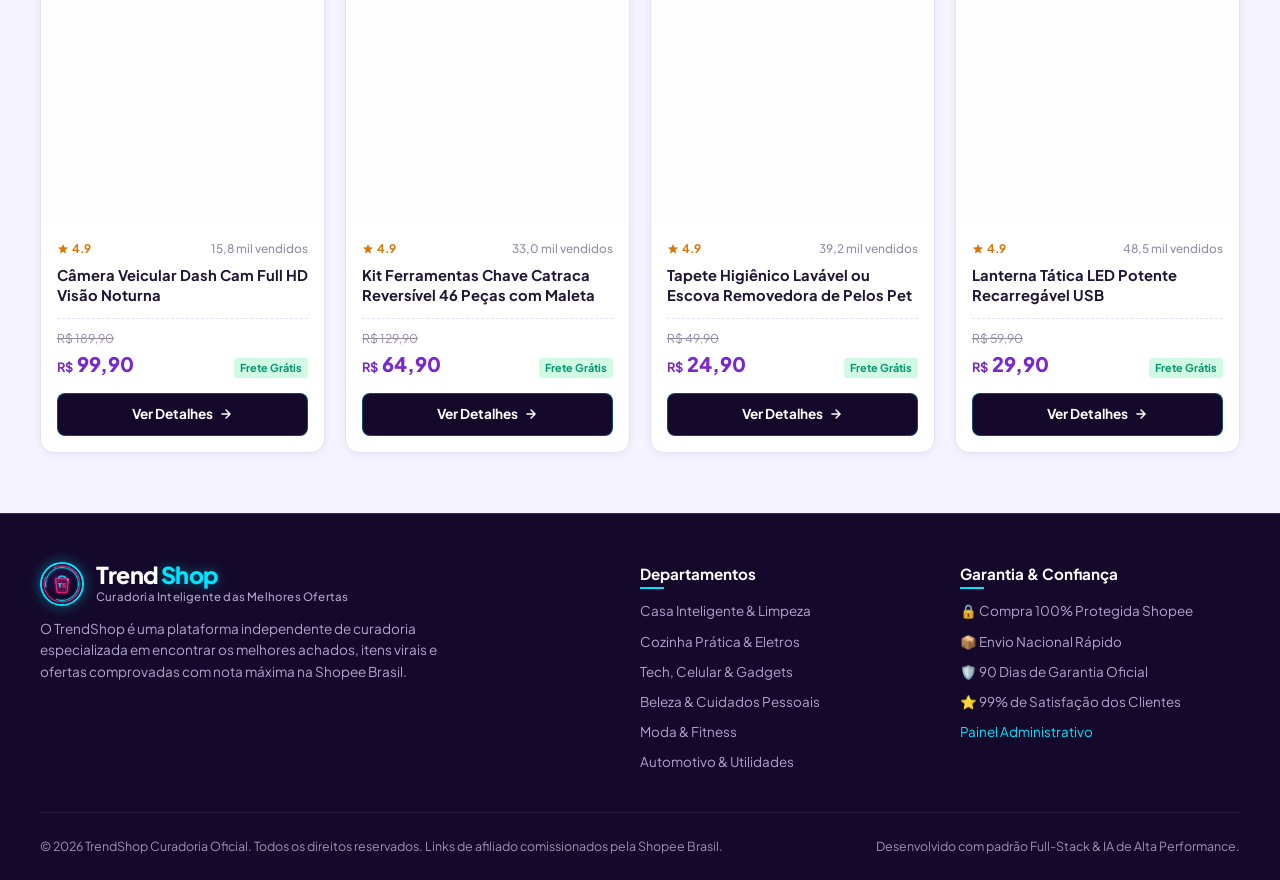
==== commit 95120485: "Atualiza logotipo oficial TrendShop" ====
--- a/index.html
+++ b/index.html
@@ -5,7 +5,7 @@
   <meta name="viewport" content="width=device-width, initial-scale=1.0">
   <title>TrendShop | Curadoria Inteligente das Melhores Ofertas Shopee</title>
   <meta name="description" content="Encontre os 60 produtos mais vendidos, virais e bem avaliados da Shopee com curadoria oficial TrendShop e descontos exclusivos.">
-  <link rel="icon" type="image/svg+xml" href="assets/img/logo.svg">
+  <link rel="icon" type="image/jpeg" href="assets/img/logo.jpg">
   
   <!-- Fontes Google: Plus Jakarta Sans e Inter -->
   <link rel="preconnect" href="https://fonts.googleapis.com">
@@ -37,7 +37,7 @@
       <!-- Marca / Logotipo SVG Neon -->
       <a href="index.html" class="brand-link" title="TrendShop - Home">
         <div class="logo-circle">
-          <img src="assets/img/logo.svg" alt="TrendShop Logo" width="34" height="34">
+          <img src="assets/img/logo.jpg" alt="TrendShop Logo" style="width: 100%; height: 100%; object-fit: cover;">
         </div>
         <div class="brand-info">
           <div class="brand-title">Trend<span class="accent-cyan">Shop</span></div>
@@ -144,7 +144,7 @@
         <div class="footer-brand-bio">
           <a href="index.html" class="brand-link" style="margin-bottom: 12px;">
             <div class="logo-circle">
-              <img src="assets/img/logo.svg" alt="TrendShop Logo" width="34" height="34">
+              <img src="assets/img/logo.jpg" alt="TrendShop Logo" style="width: 100%; height: 100%; object-fit: cover;">
             </div>
             <div class="brand-info">
               <div class="brand-title">Trend<span class="accent-cyan">Shop</span></div>
--- a/assets/css/style.css
+++ b/assets/css/style.css
@@ -169,6 +169,14 @@
   position: relative;
   overflow: hidden;
   transition: var(--transition);
+}
+
+.logo-circle img {
+  width: 100%;
+  height: 100%;
+  object-fit: cover;
+  border-radius: 50%;
+  display: block;
 }
 
 .brand-link:hover .logo-circle {
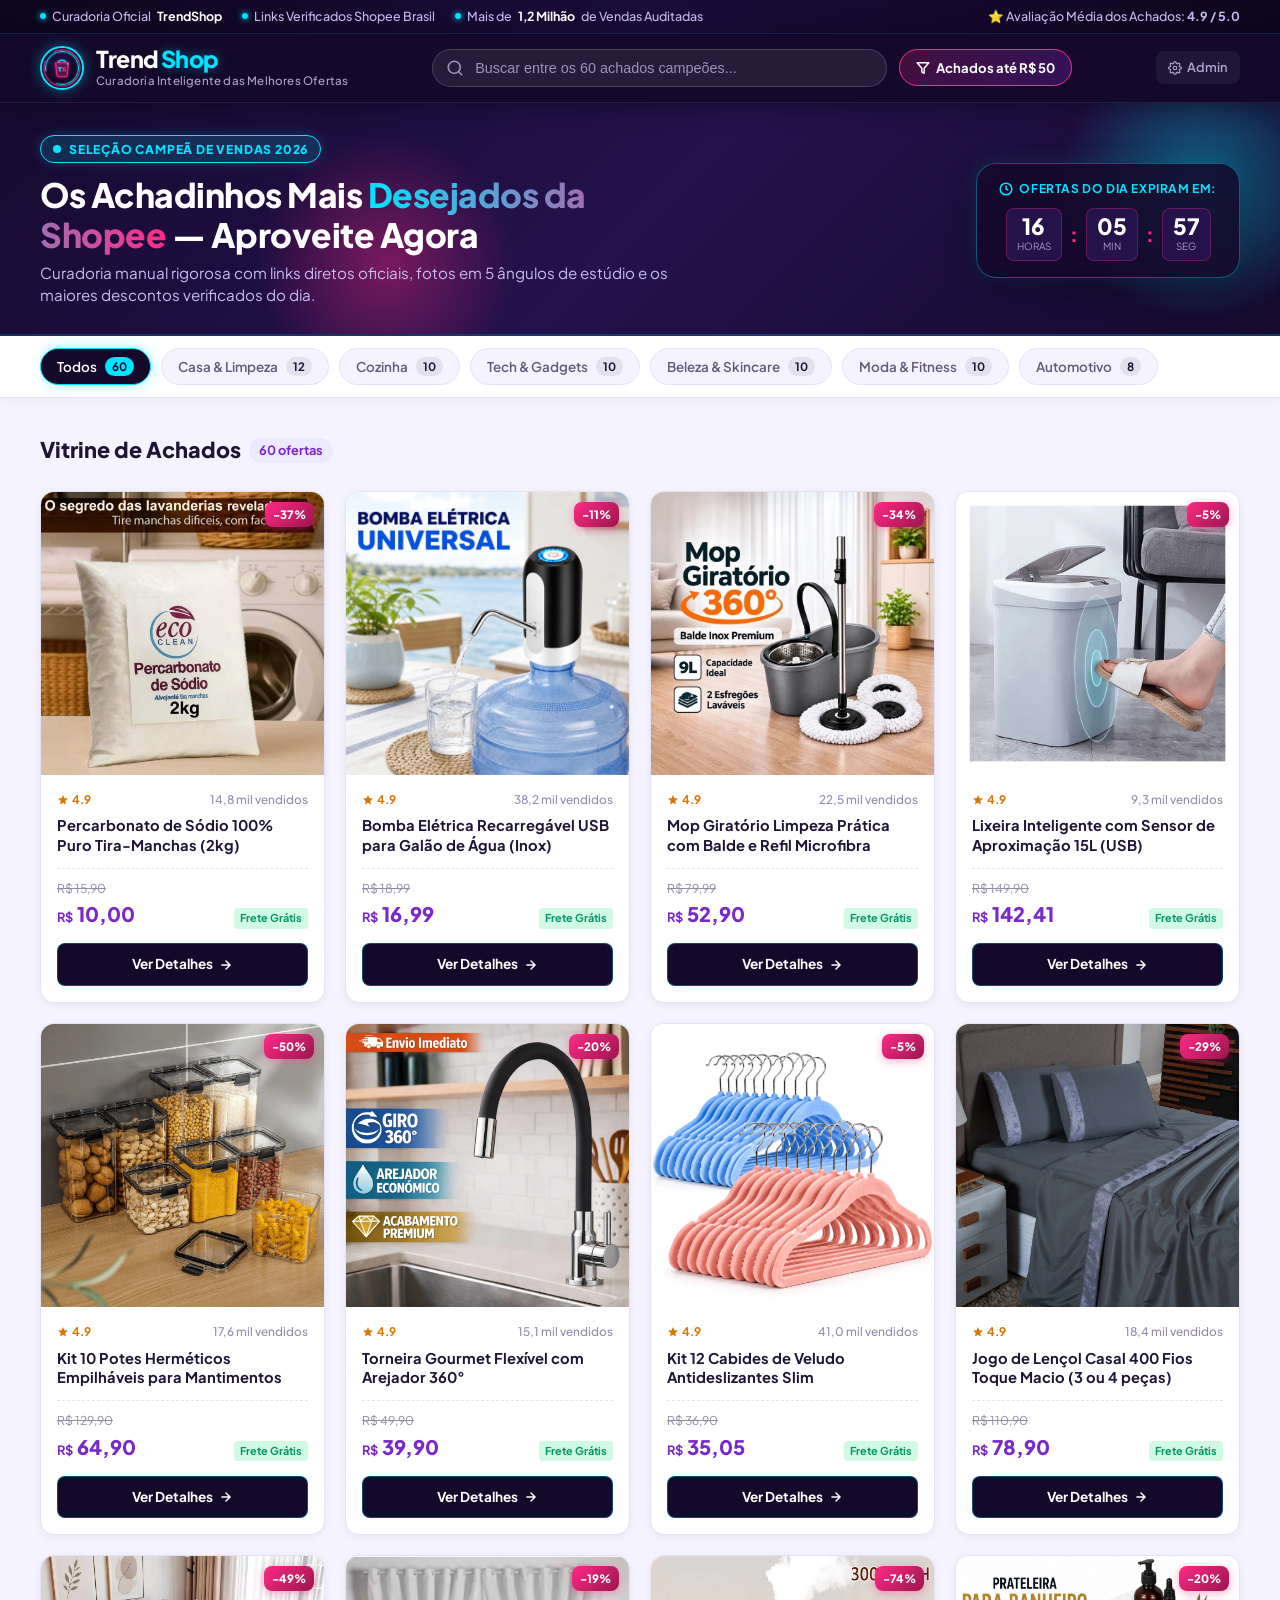
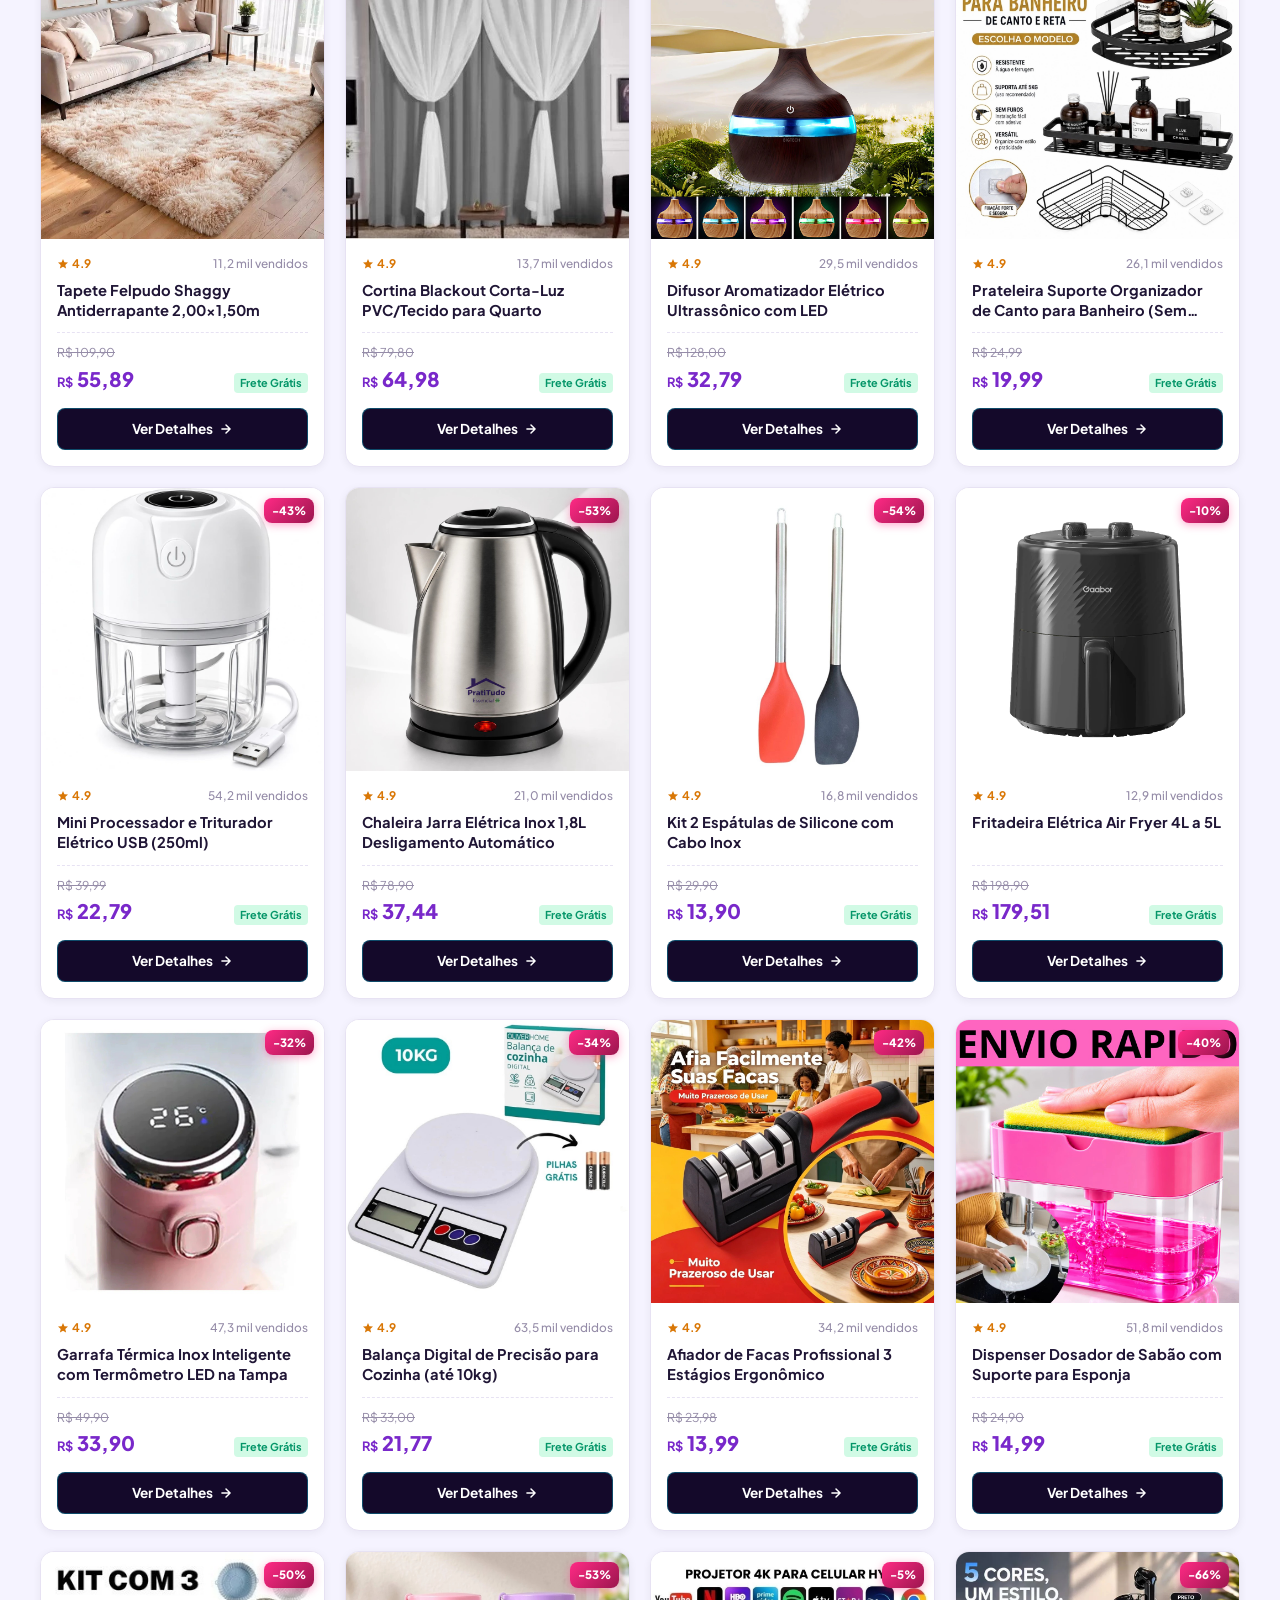
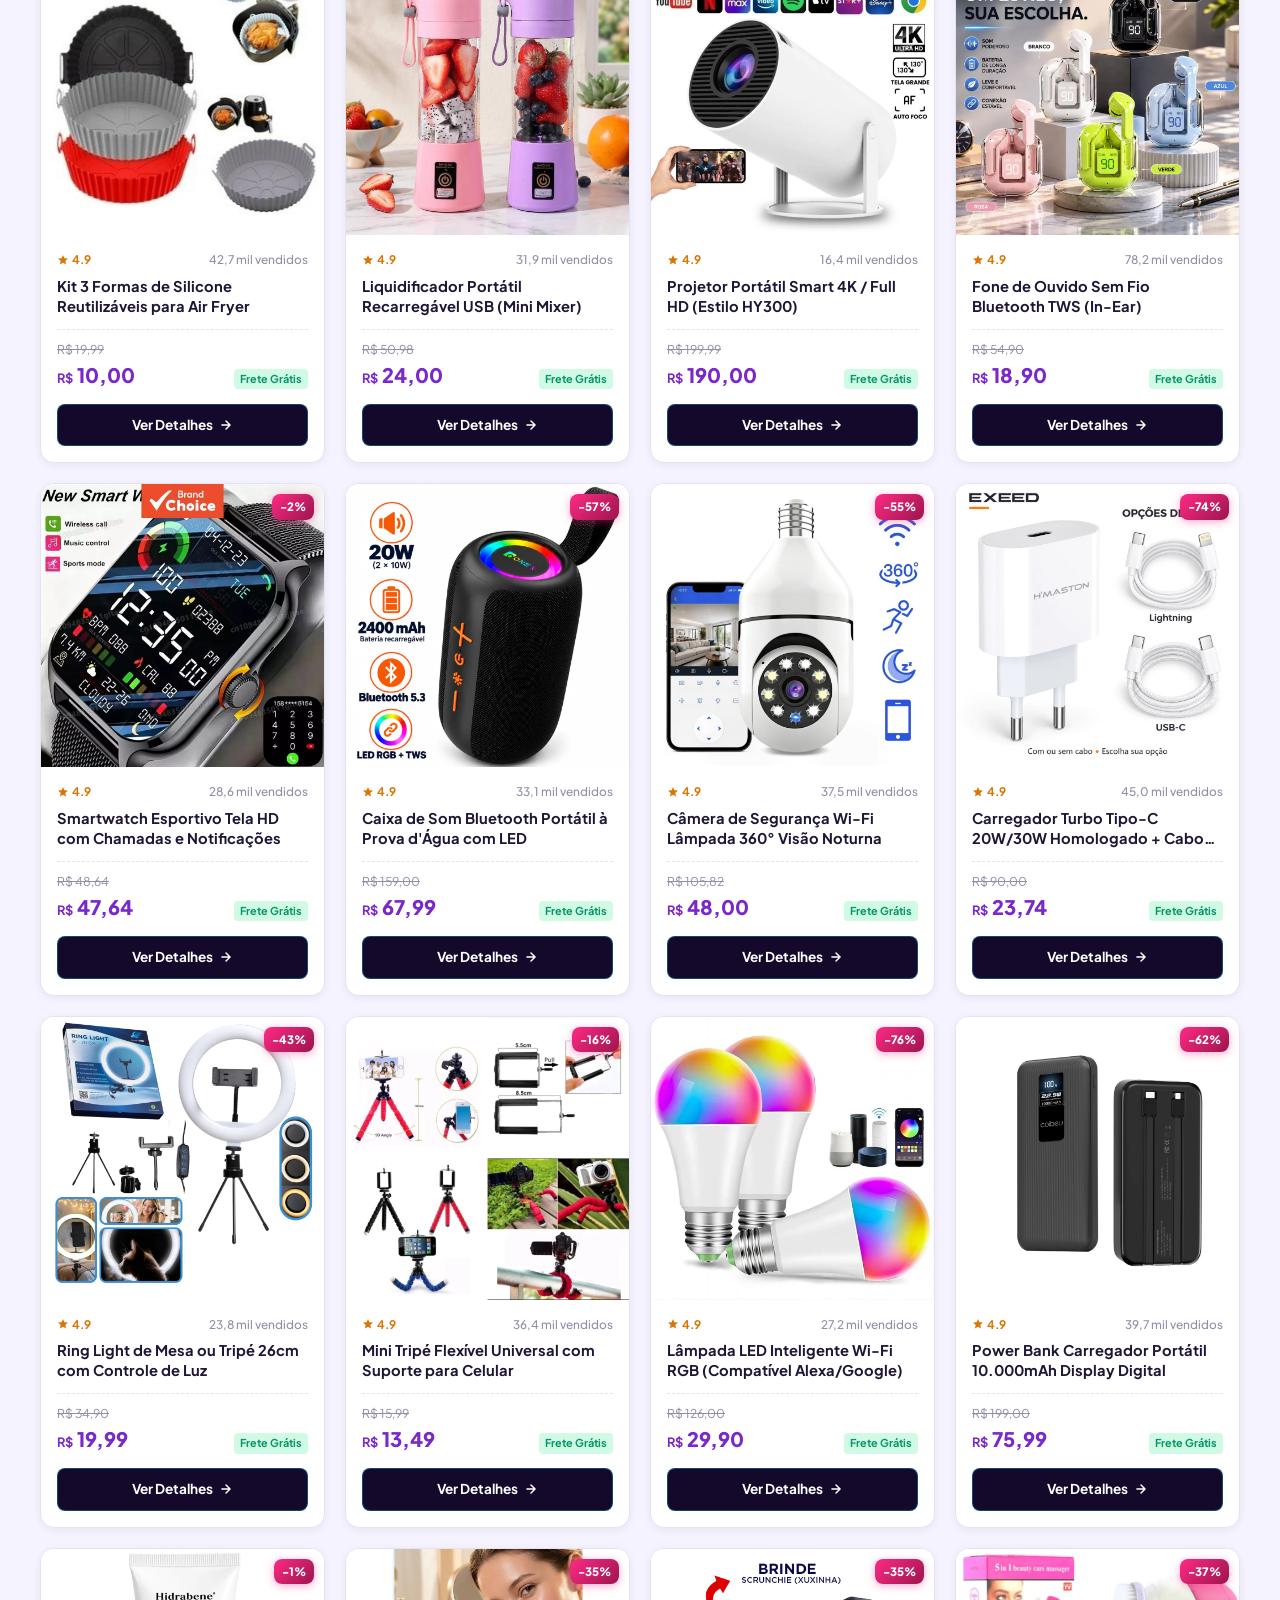
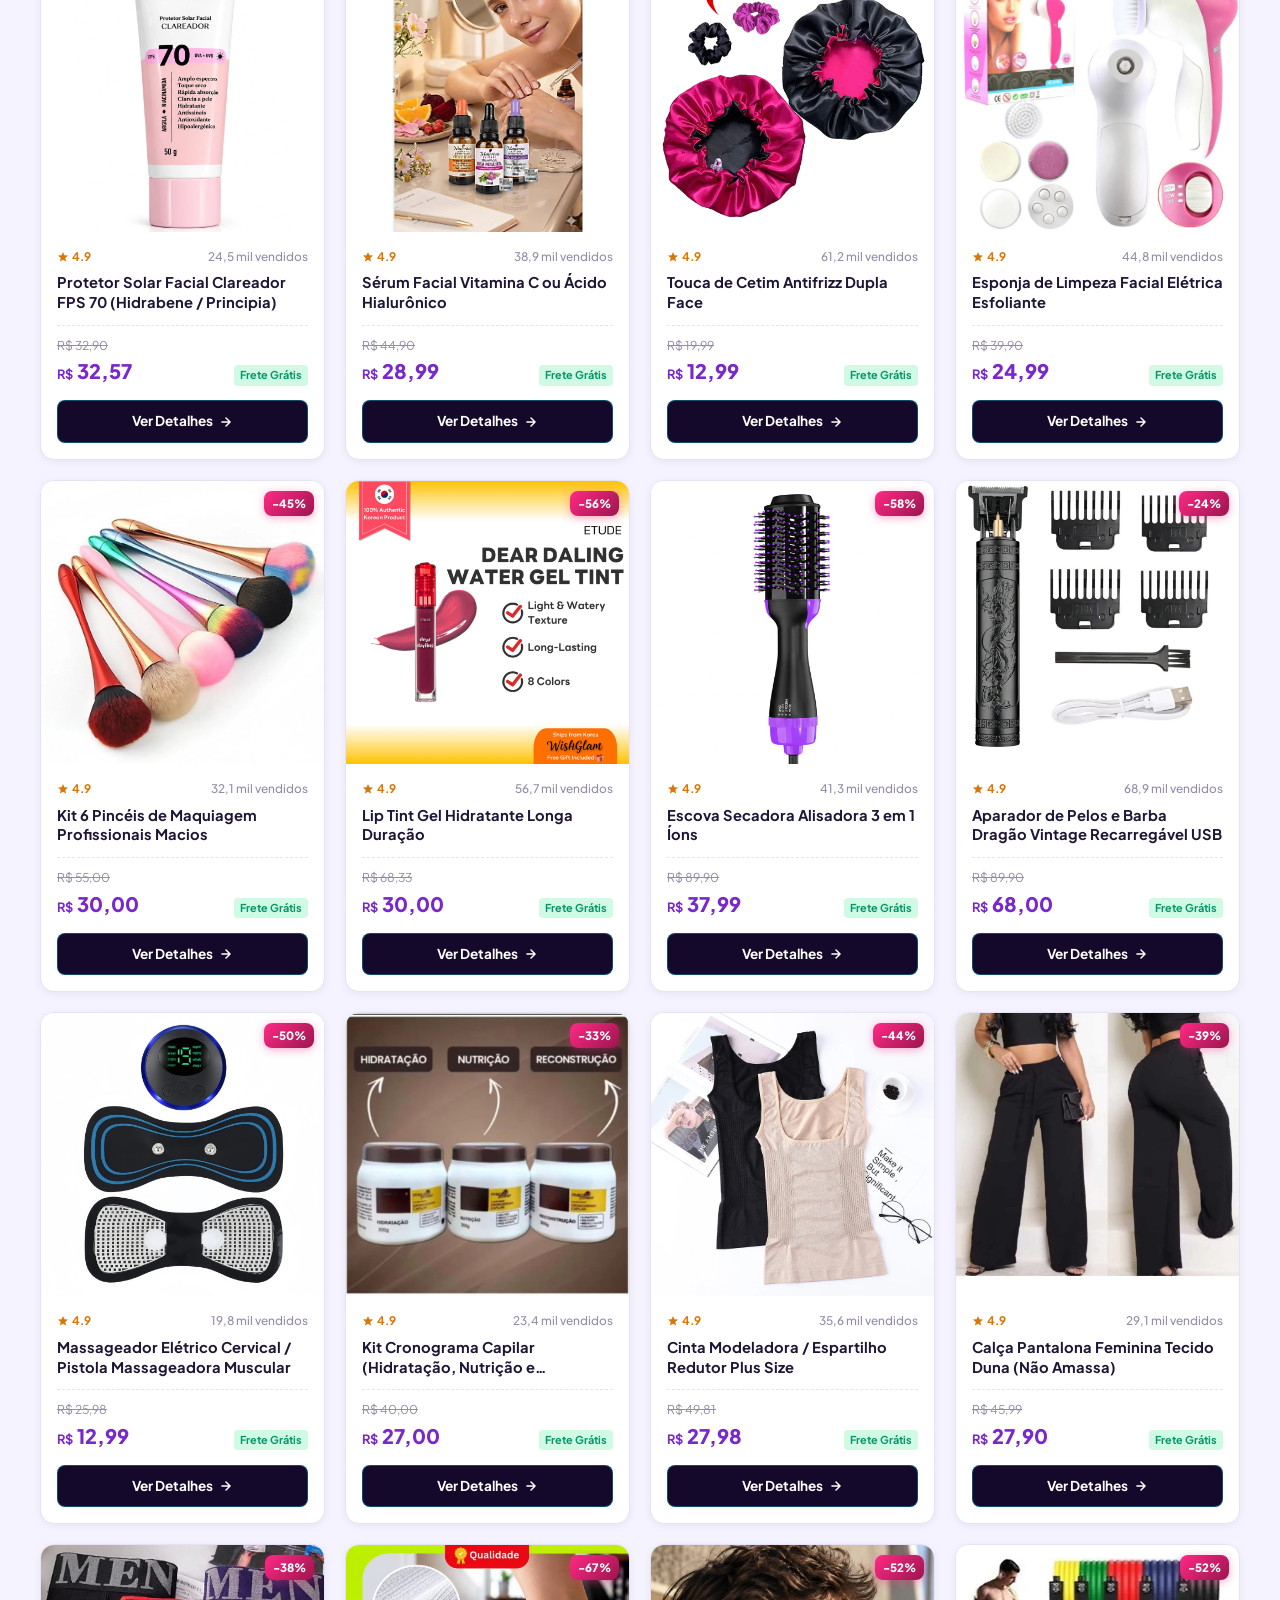
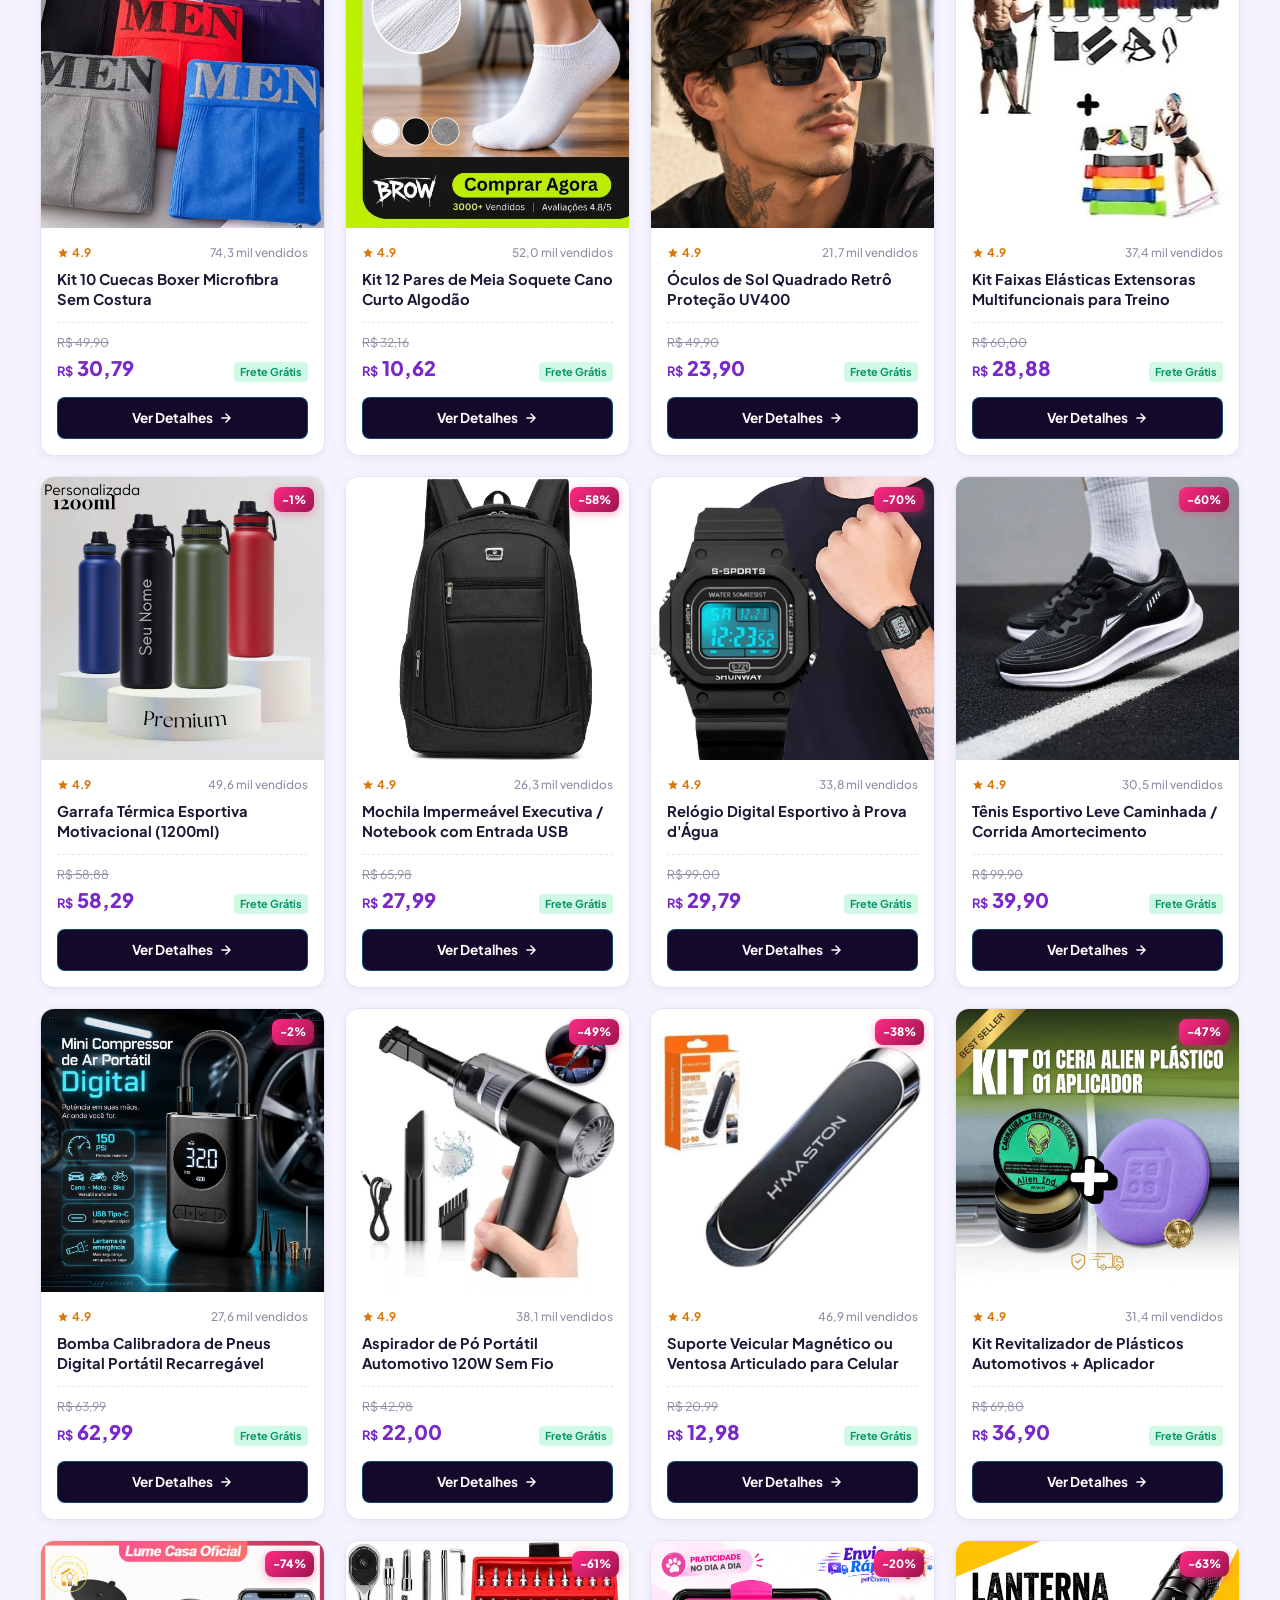
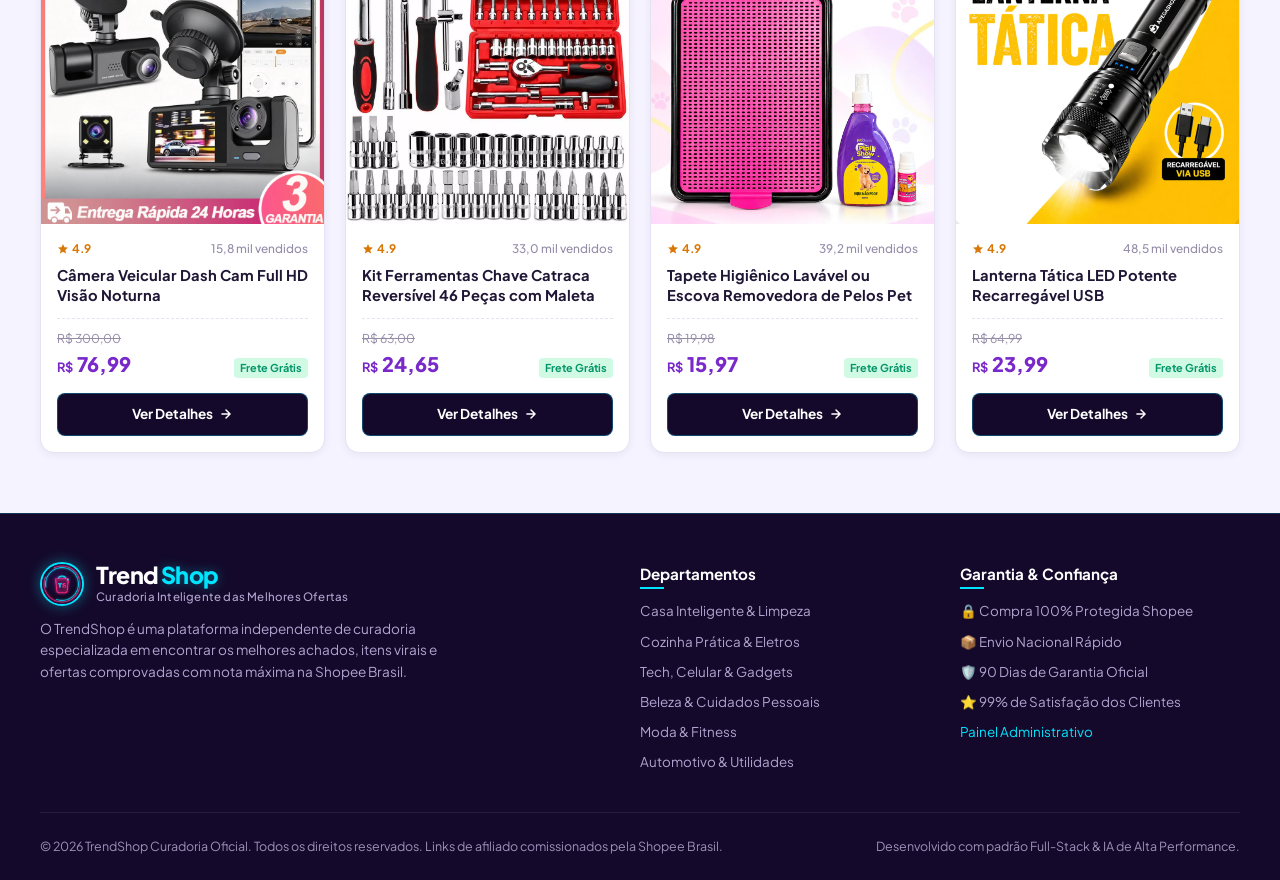
==== commit b6bed986: "Atualiza titulo hero, logotipo oficial, imagens e 60 precos reais Shopee" ====
--- a/index.html
+++ b/index.html
@@ -37,7 +37,7 @@
       <!-- Marca / Logotipo SVG Neon -->
       <a href="index.html" class="brand-link" title="TrendShop - Home">
         <div class="logo-circle">
-          <img src="assets/img/logo.jpg" alt="TrendShop Logo" style="width: 100%; height: 100%; object-fit: cover;">
+          <img src="assets/img/logo.jpg" alt="TrendShop Logo" width="44" height="44" style="width: 100%; height: 100%; object-fit: cover; border-radius: 50%;">
         </div>
         <div class="brand-info">
           <div class="brand-title">Trend<span class="accent-cyan">Shop</span></div>
@@ -80,7 +80,7 @@
           <span class="pulse-dot"></span>
           <span>Seleção Campeã de Vendas 2026</span>
         </div>
-        <h1 class="hero-title">Os 60 Produtos Mais <span>Virais e Desejados</span> da Shopee</h1>
+        <h1 class="hero-title">Os Achadinhos Mais <span>Desejados da Shopee</span> — Aproveite Agora</h1>
         <p class="hero-subtitle">Curadoria manual rigorosa com links diretos oficiais, fotos em 5 ângulos de estúdio e os maiores descontos verificados do dia.</p>
       </div>
 
@@ -144,7 +144,7 @@
         <div class="footer-brand-bio">
           <a href="index.html" class="brand-link" style="margin-bottom: 12px;">
             <div class="logo-circle">
-              <img src="assets/img/logo.jpg" alt="TrendShop Logo" style="width: 100%; height: 100%; object-fit: cover;">
+              <img src="assets/img/logo.jpg" alt="TrendShop Logo" width="44" height="44" style="width: 100%; height: 100%; object-fit: cover; border-radius: 50%;">
             </div>
             <div class="brand-info">
               <div class="brand-title">Trend<span class="accent-cyan">Shop</span></div>
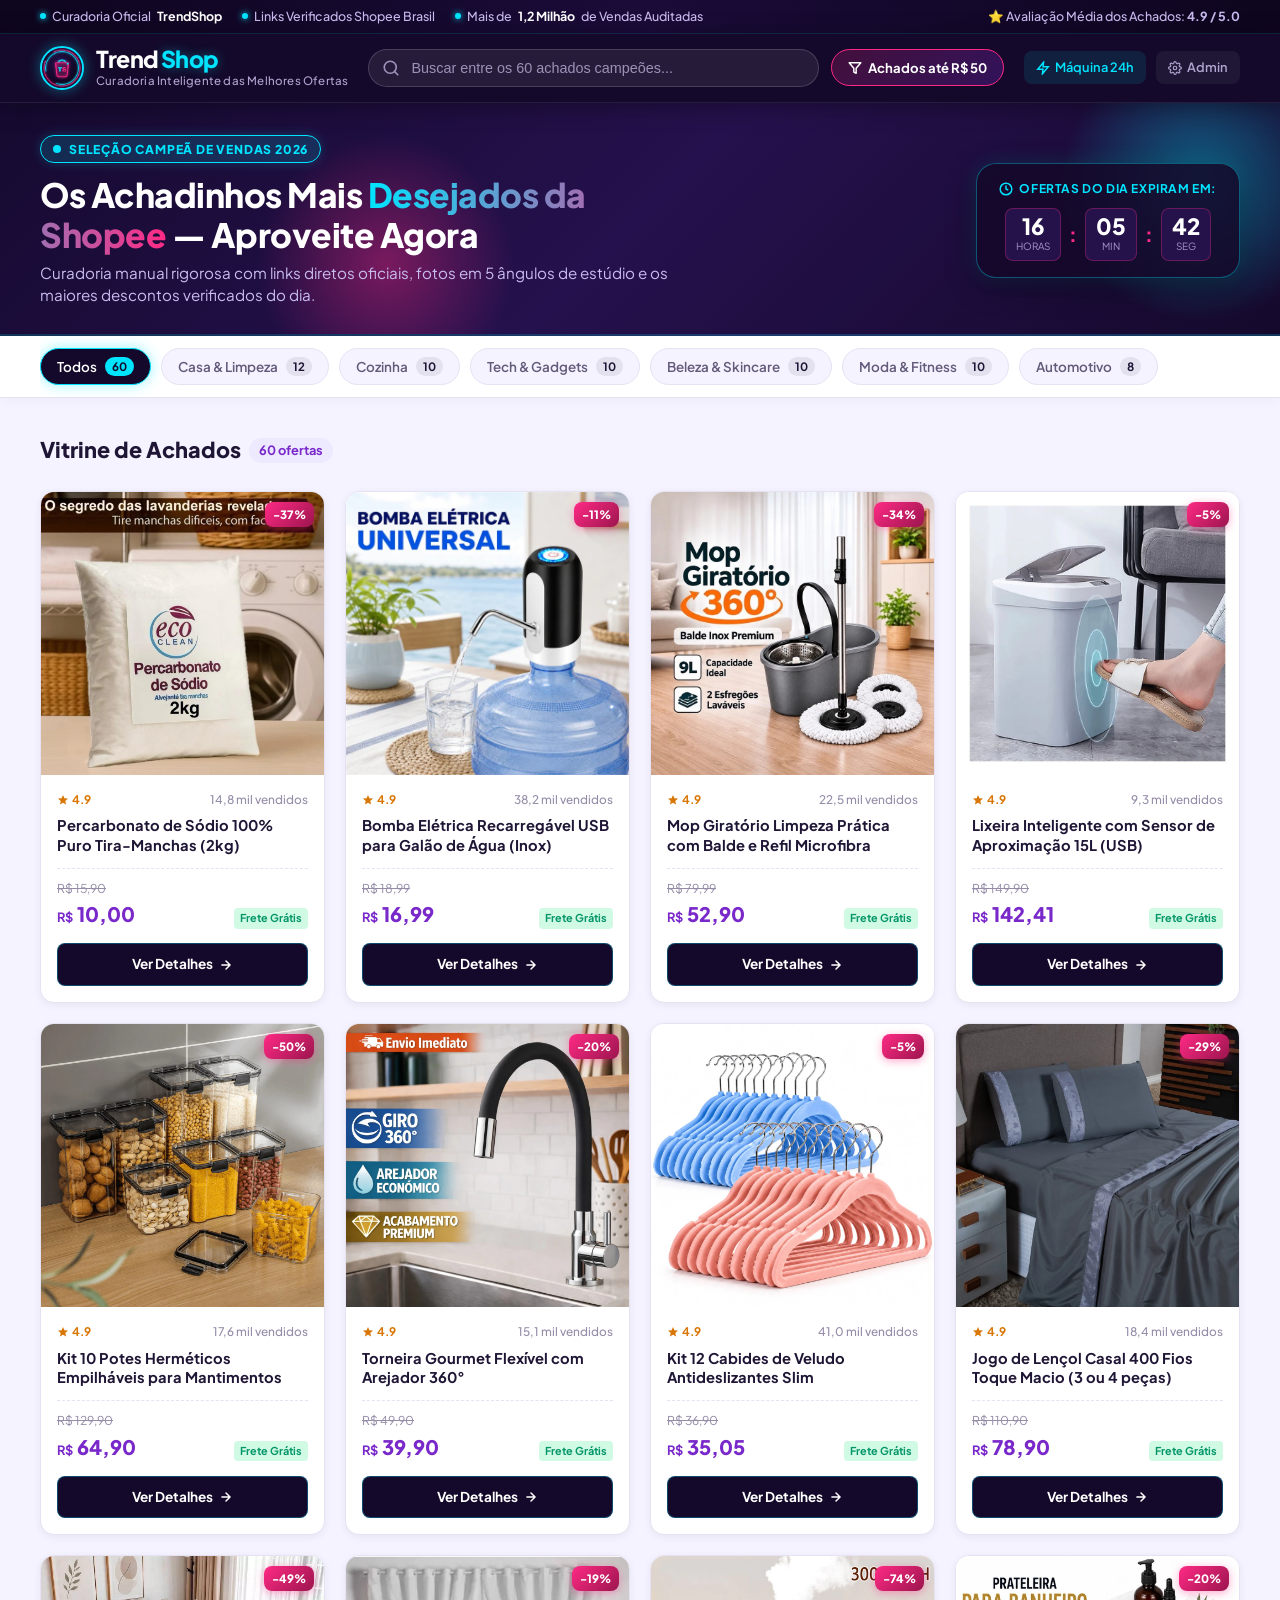
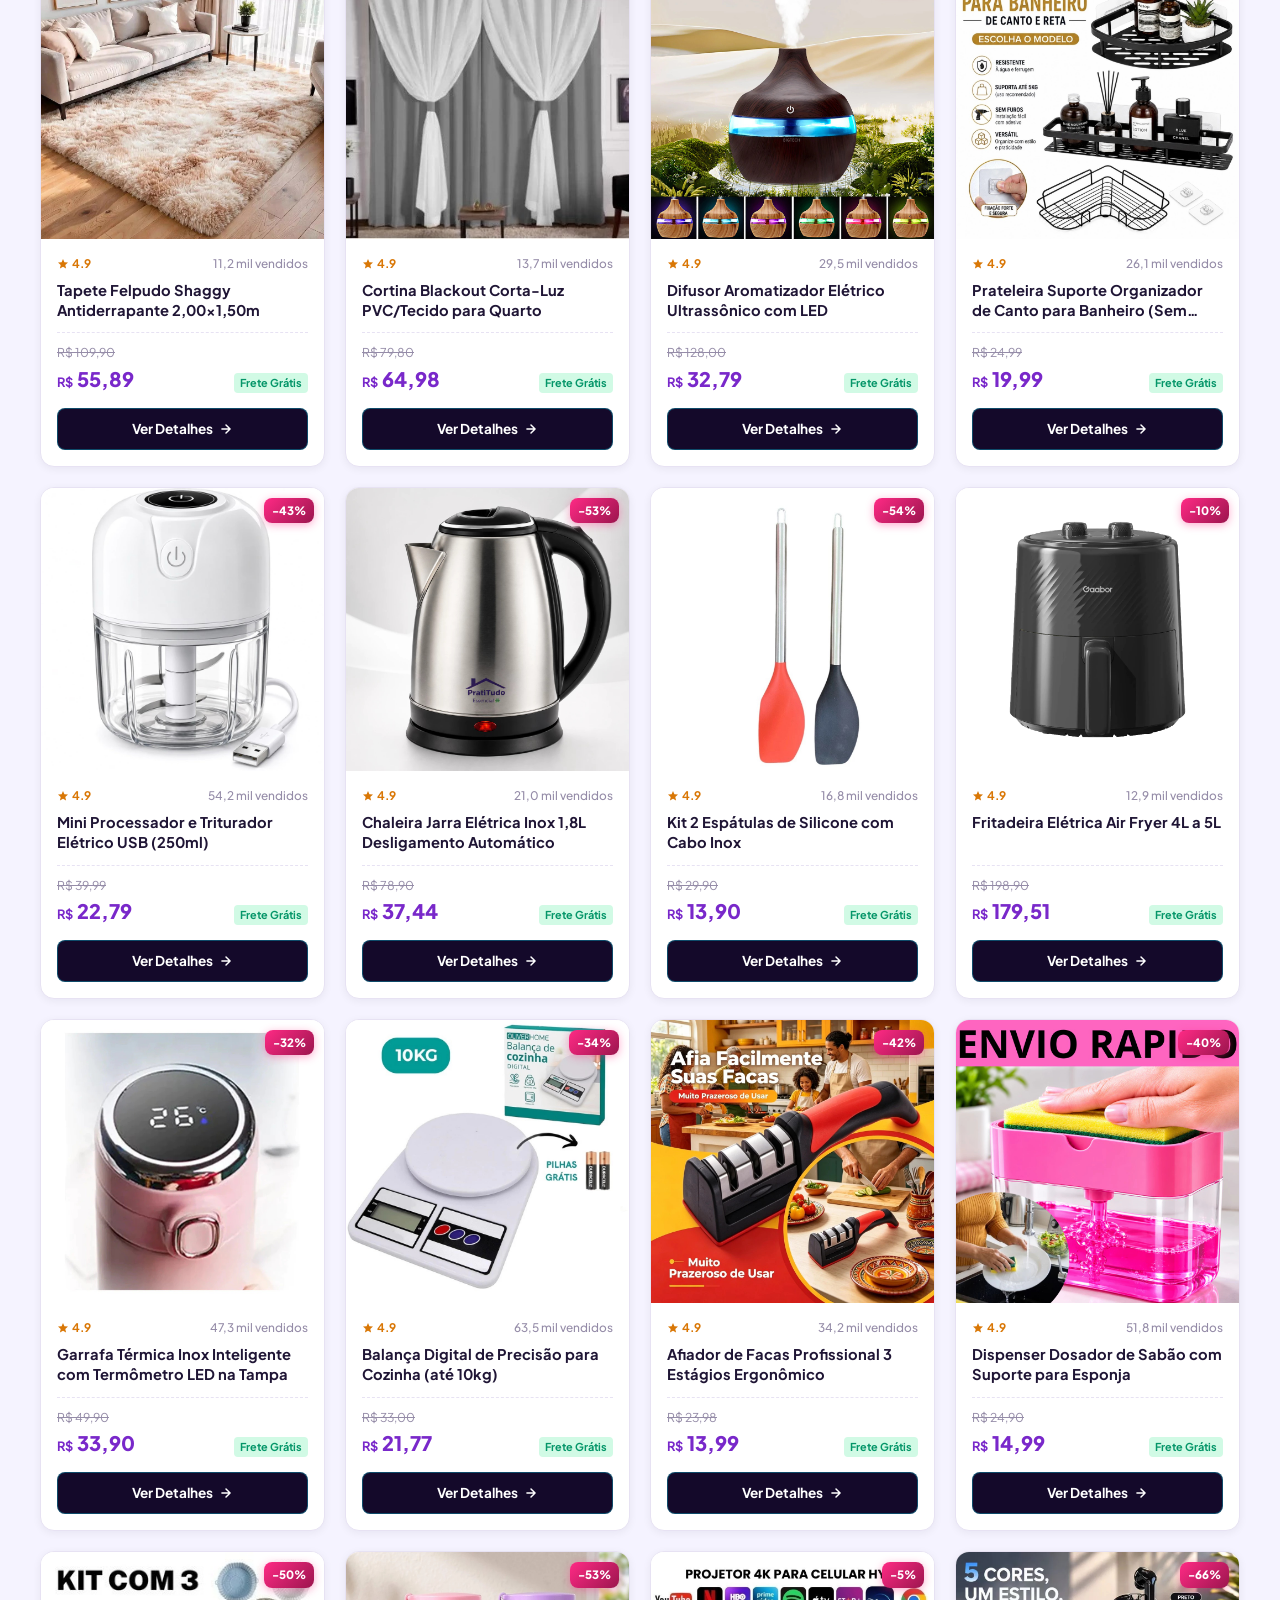
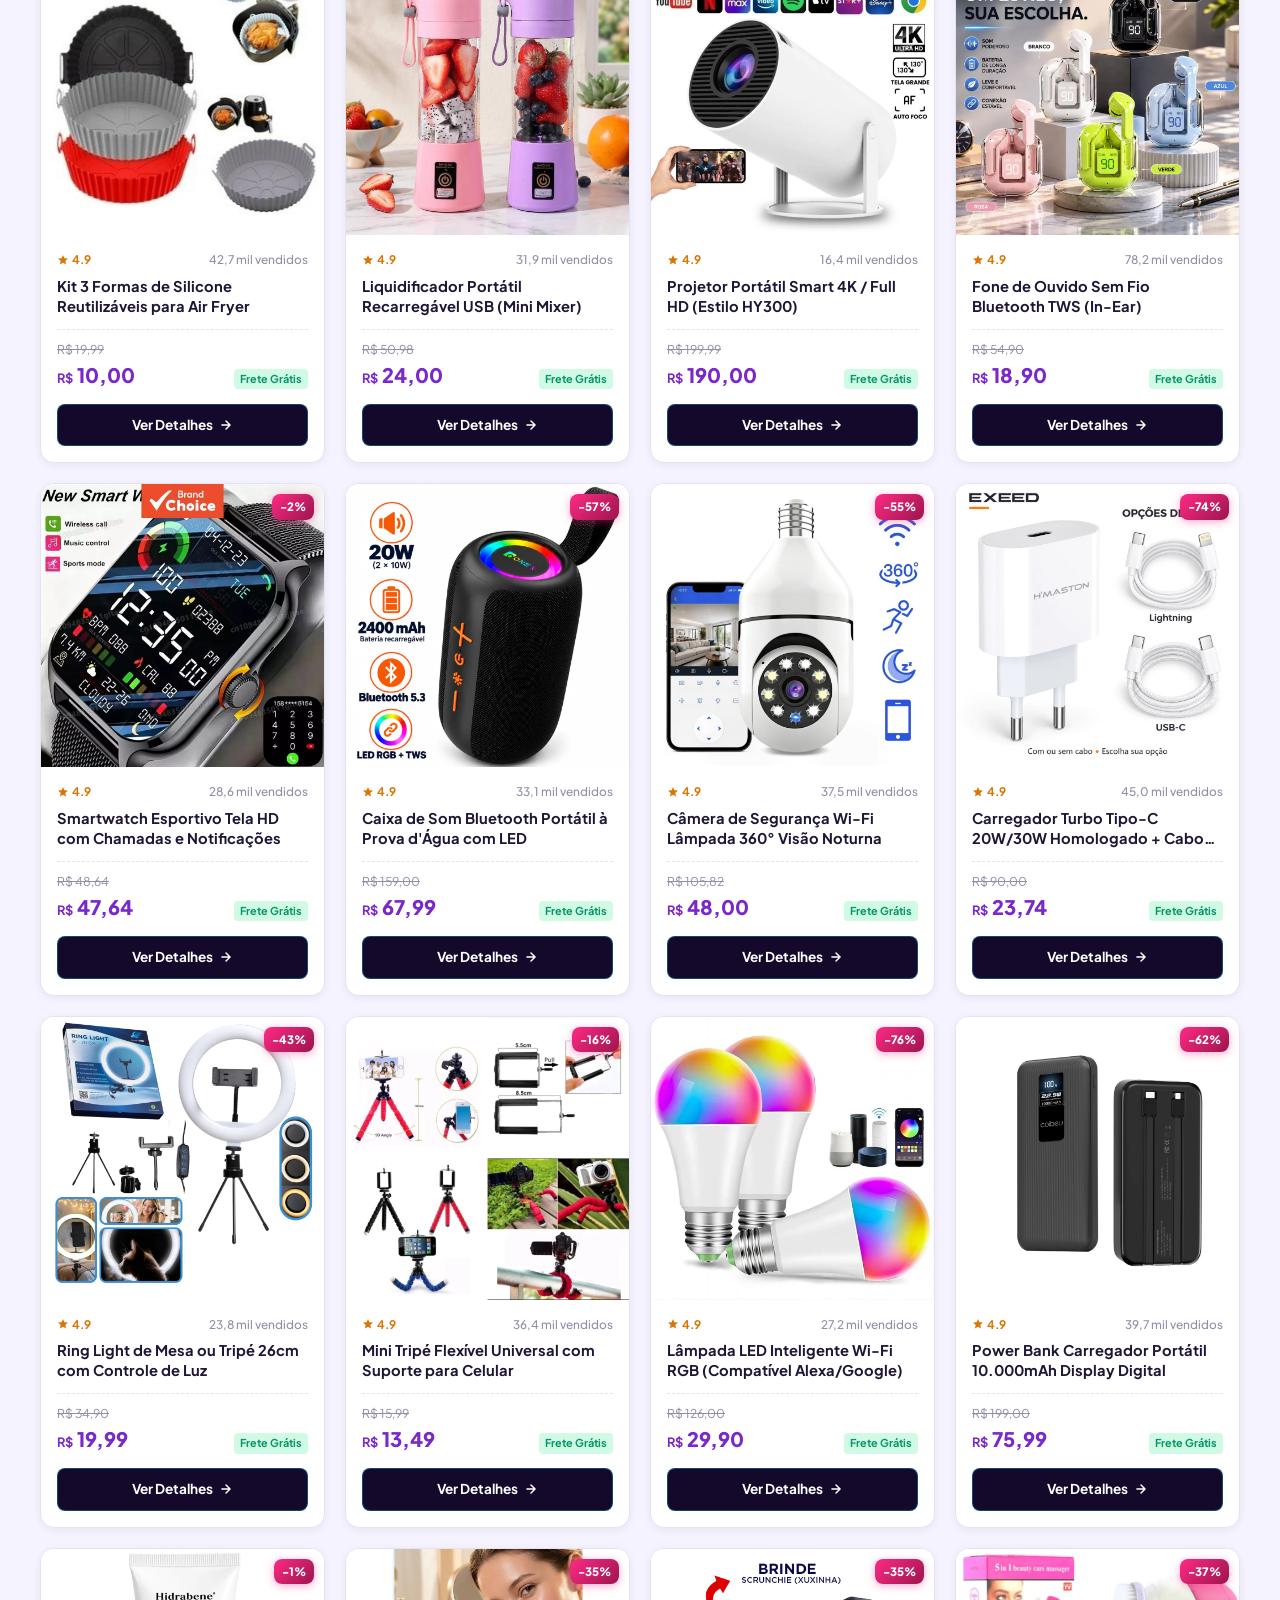
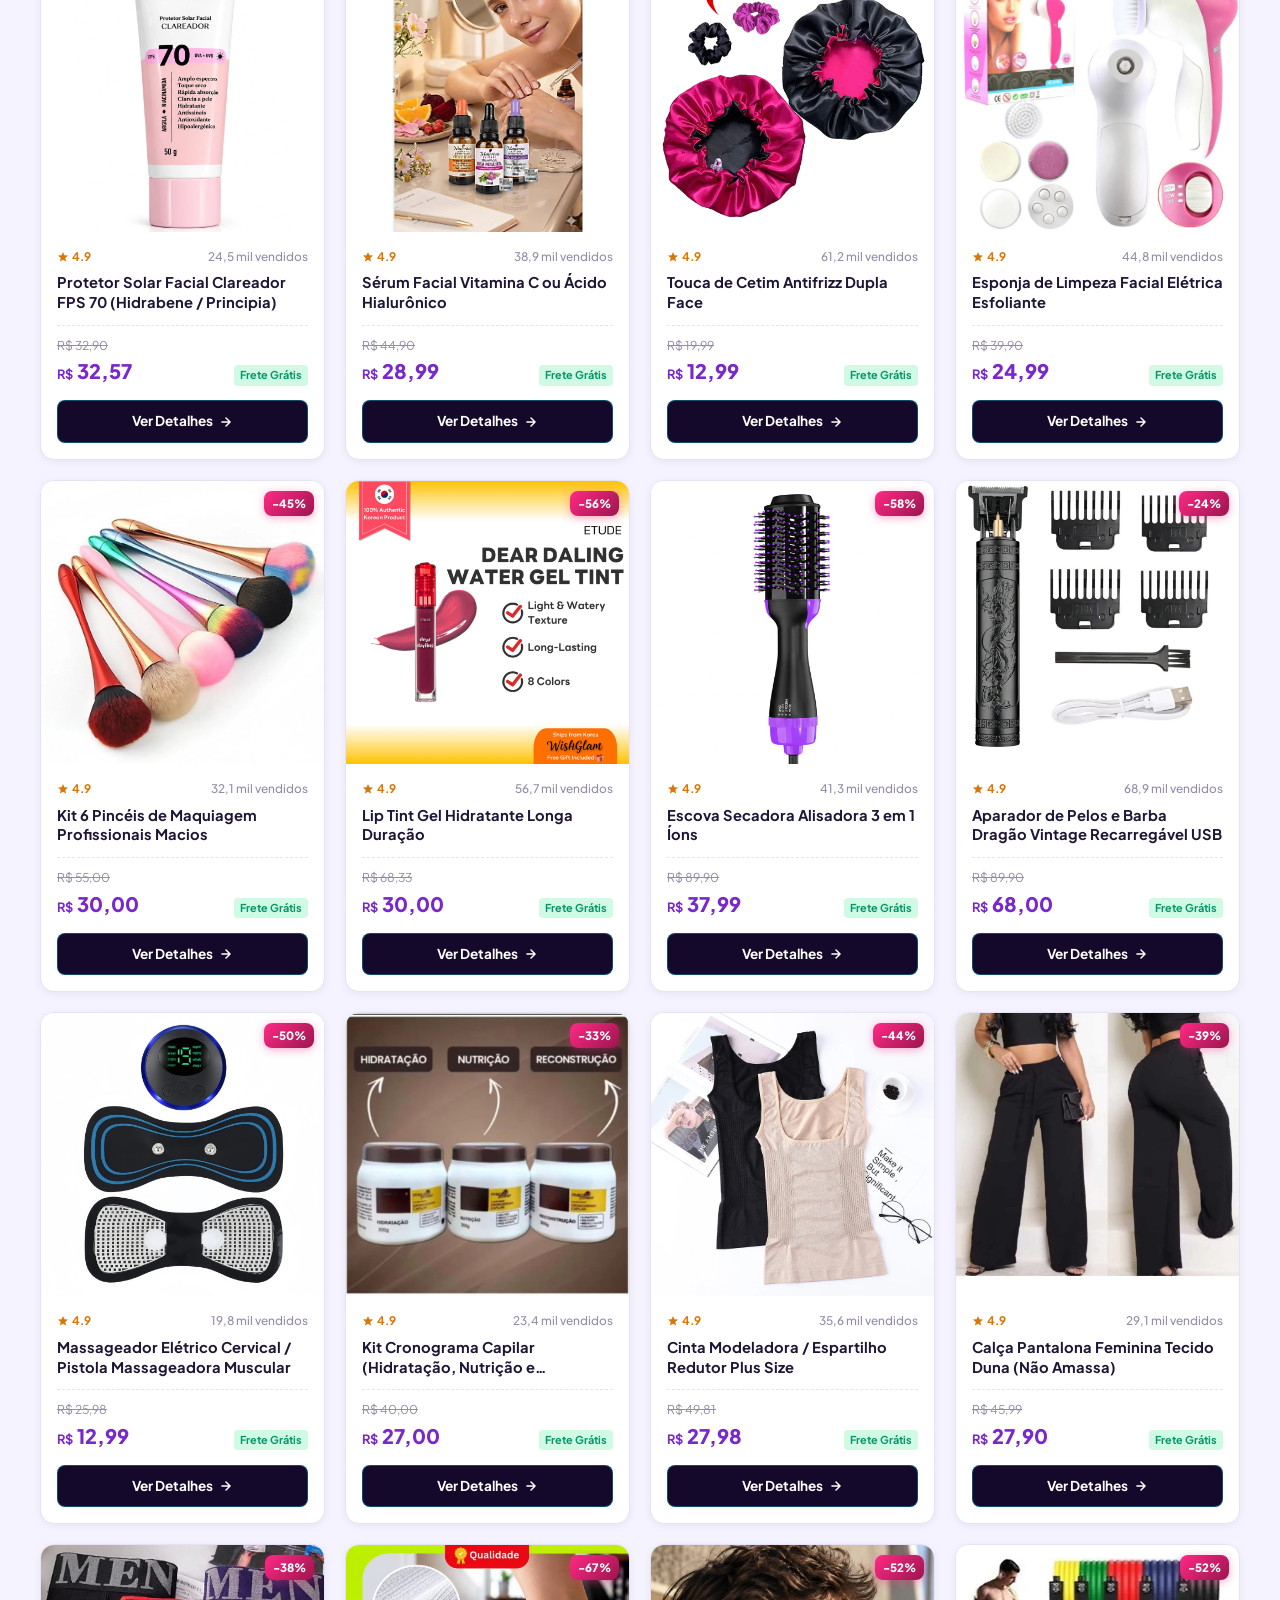
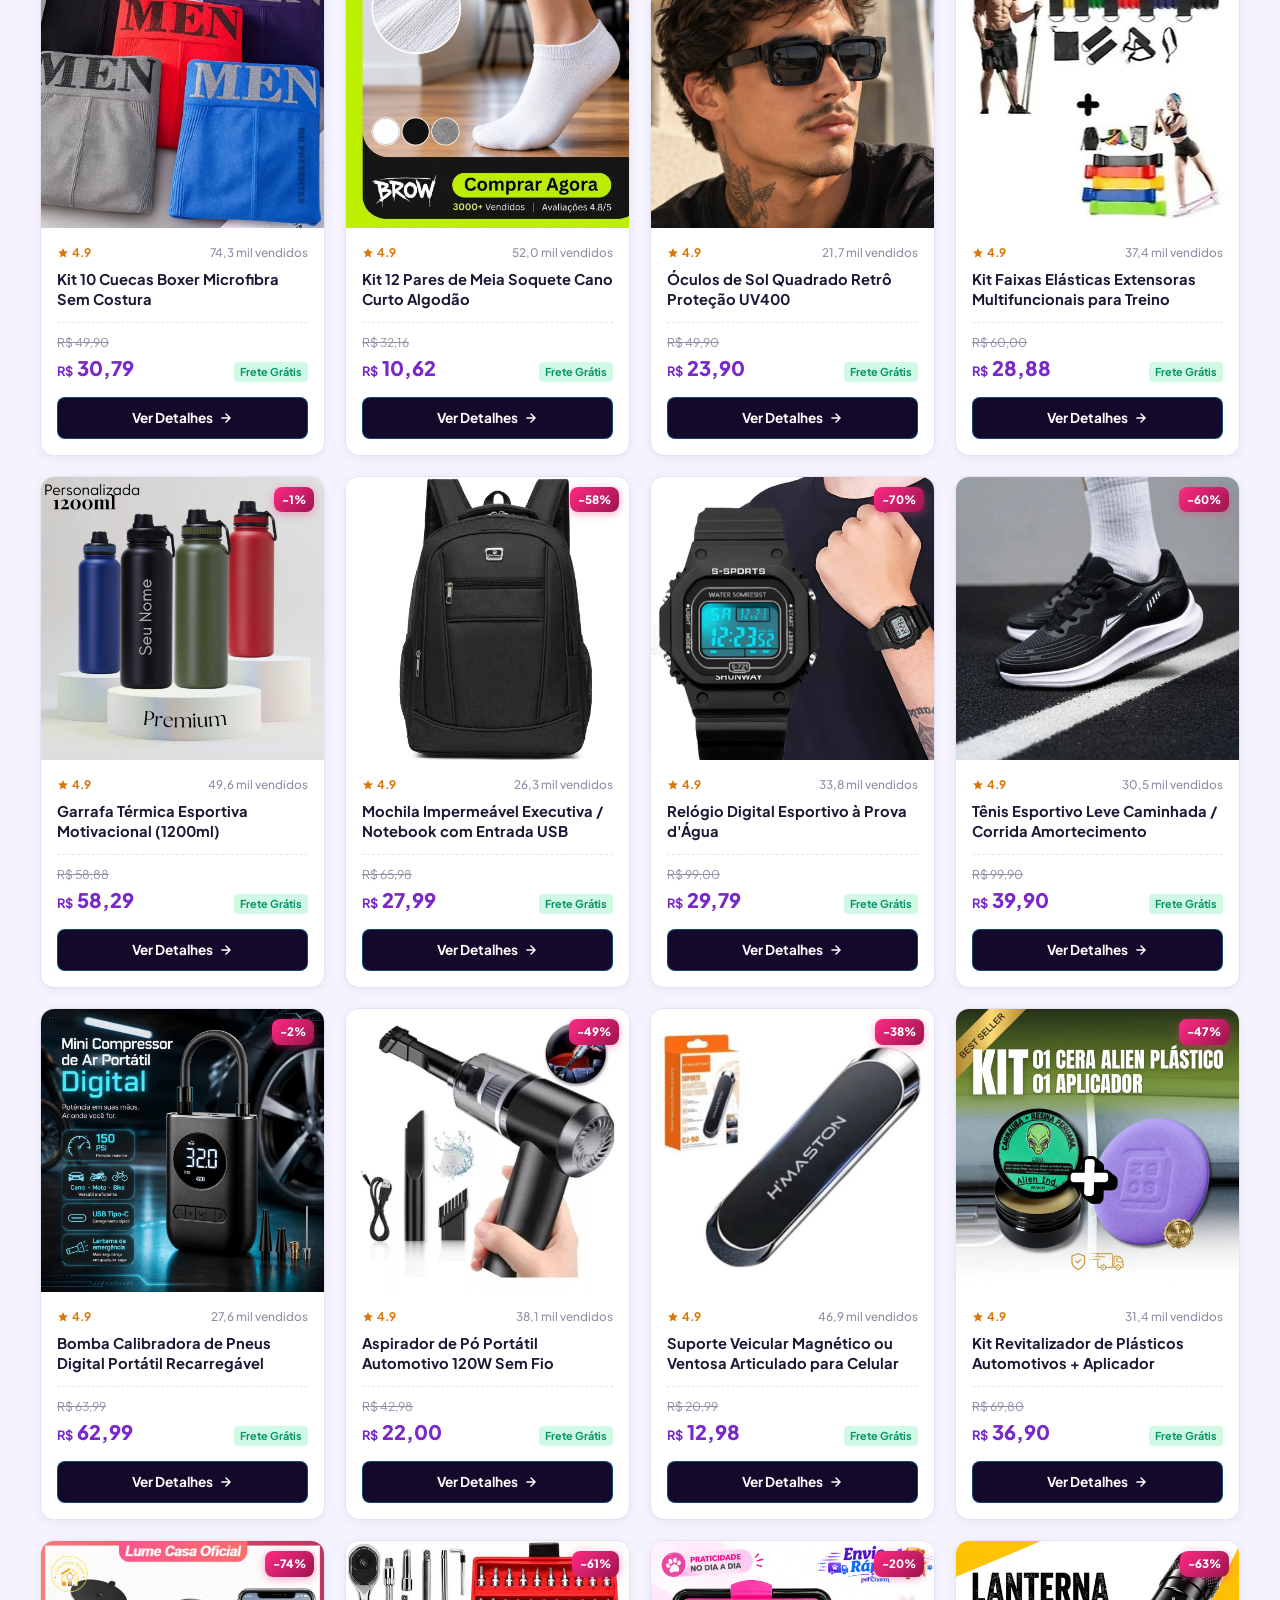
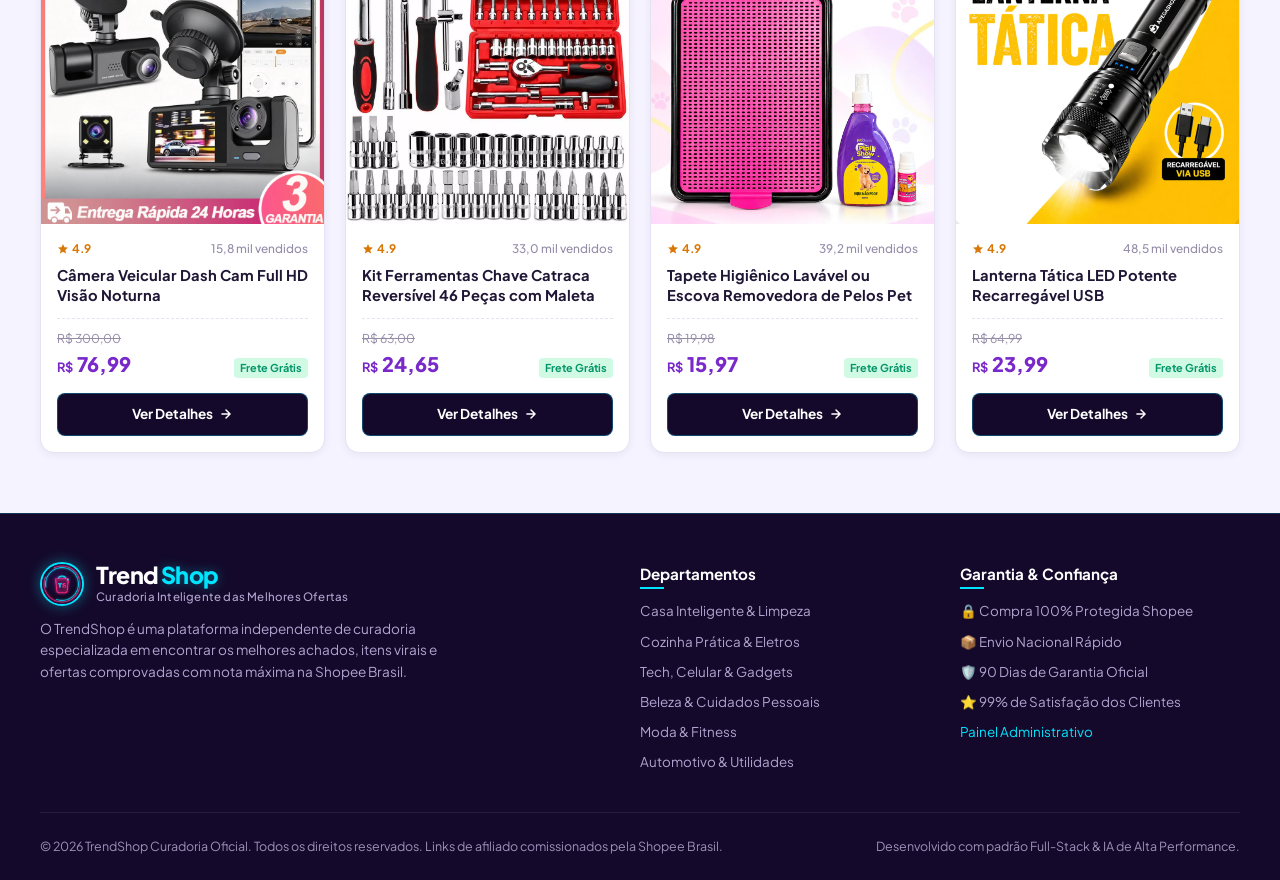
==== commit 08aaf7d7: "Adiciona Maquina de Vendas 24h TrendShop" ====
--- a/index.html
+++ b/index.html
@@ -64,6 +64,10 @@
 
       <!-- Links Extras -->
       <div class="header-links">
+        <a href="maquina.html" class="btn-admin-link" style="background: rgba(0, 229, 255, 0.1); border-color: rgba(0, 229, 255, 0.4); color: #00E5FF;" title="Máquina de Vendas 24h">
+          <svg width="14" height="14" viewBox="0 0 24 24" fill="none" stroke="currentColor" stroke-width="2.5"><polygon points="13 2 3 14 12 14 11 22 21 10 12 10 13 2"></polygon></svg>
+          <span>Máquina 24h</span>
+        </a>
         <a href="admin.html" class="btn-admin-link" title="Acessar Painel do Curador">
           <svg width="14" height="14" viewBox="0 0 24 24" fill="none" stroke="currentColor" stroke-width="2"><path d="M12 15a3 3 0 100-6 3 3 0 000 6z"/><path d="M19.4 15a1.65 1.65 0 00.33 1.82l.06.06a2 2 0 010 2.83 2 2 0 01-2.83 0l-.06-.06a1.65 1.65 0 00-1.82-.33 1.65 1.65 0 00-1 1.51V21a2 2 0 01-2 2 2 2 0 01-2-2v-.09A1.65 1.65 0 009 19.4a1.65 1.65 0 00-1.82.33l-.06.06a2 2 0 01-2.83 0 2 2 0 010-2.83l.06-.06a1.65 1.65 0 00.33-1.82 1.65 1.65 0 00-1.51-1H3a2 2 0 01-2-2 2 2 0 012-2h.09A1.65 1.65 0 004.6 9a1.65 1.65 0 00-.33-1.82l-.06-.06a2 2 0 010-2.83 2 2 0 012.83 0l.06.06a1.65 1.65 0 001.82.33H9a1.65 1.65 0 001-1.51V3a2 2 0 012-2 2 2 0 012 2v.09a1.65 1.65 0 001 1.51 1.65 1.65 0 001.82-.33l.06-.06a2 2 0 012.83 0 2 2 0 010 2.83l-.06.06a1.65 1.65 0 00-.33 1.82V9a1.65 1.65 0 001.51 1H21a2 2 0 012 2 2 2 0 01-2 2h-.09a1.65 1.65 0 00-1.51 1z"/></svg>
           <span>Admin</span>
